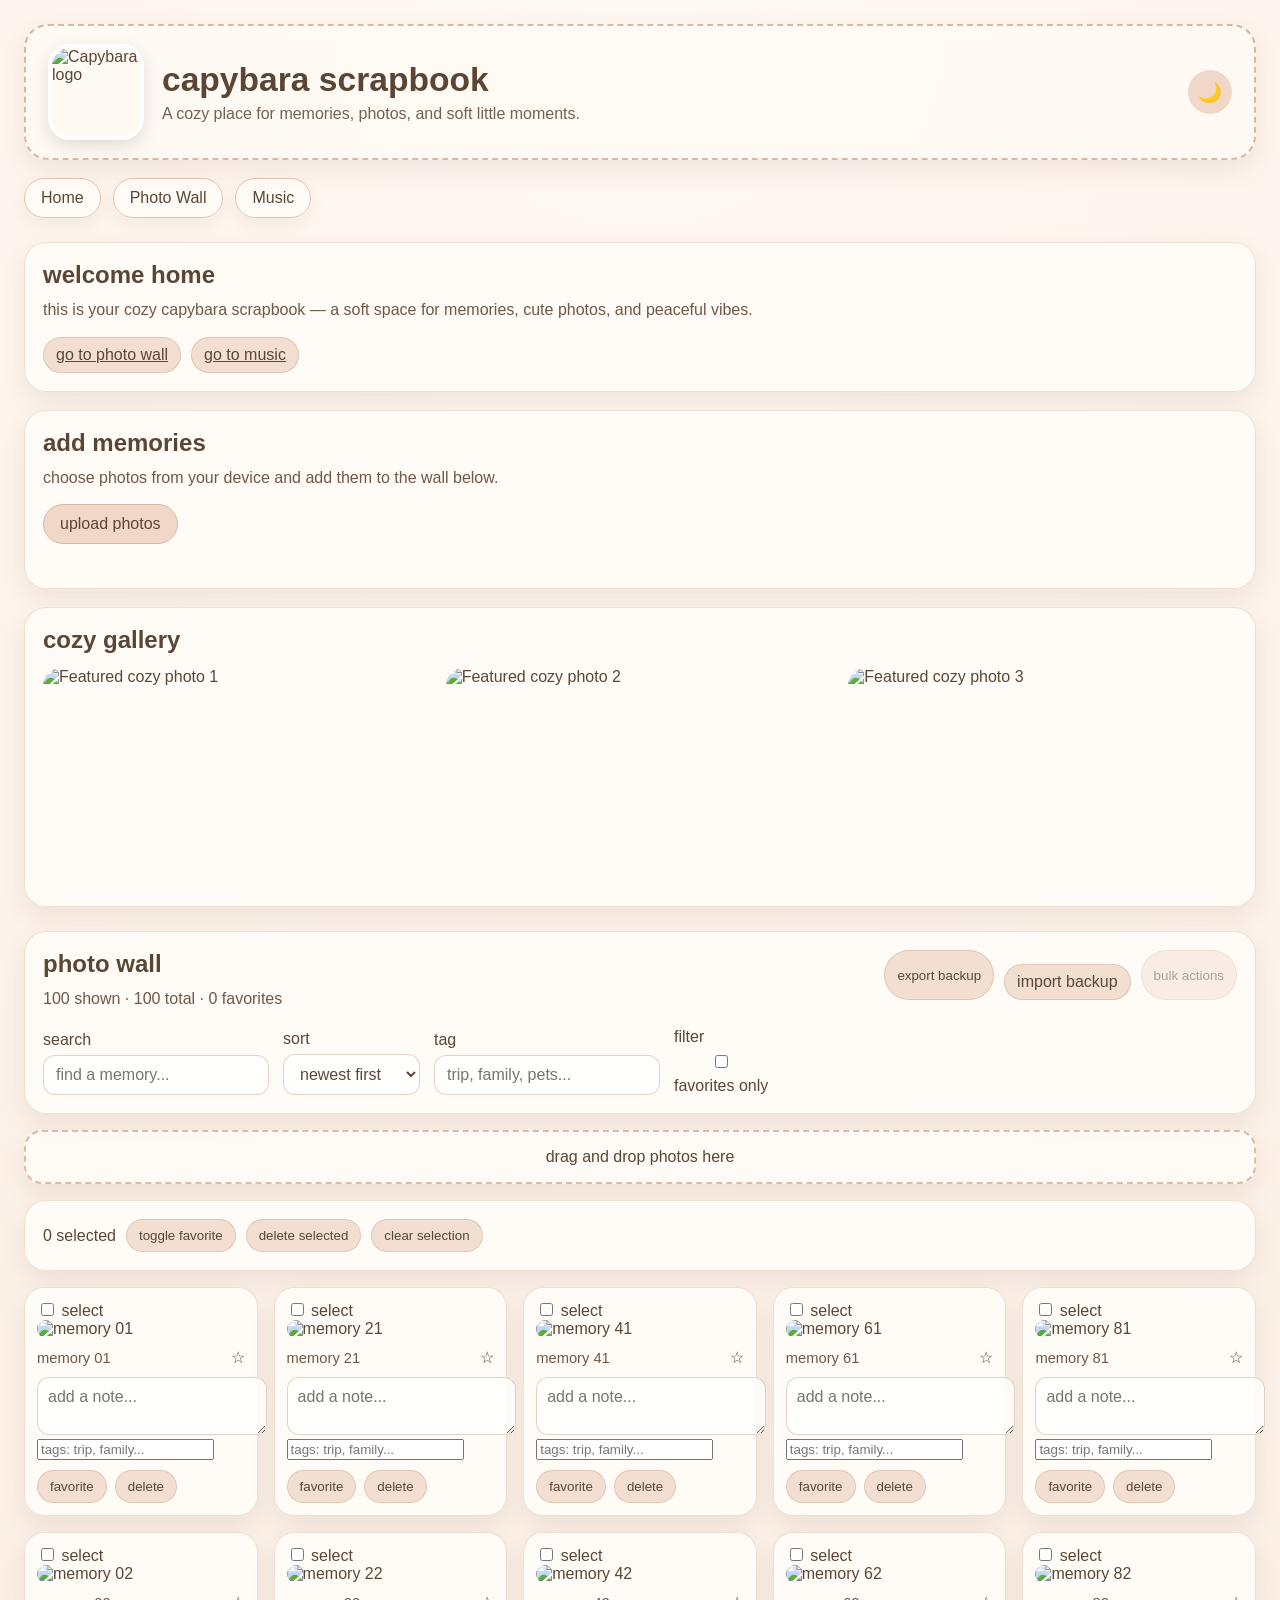
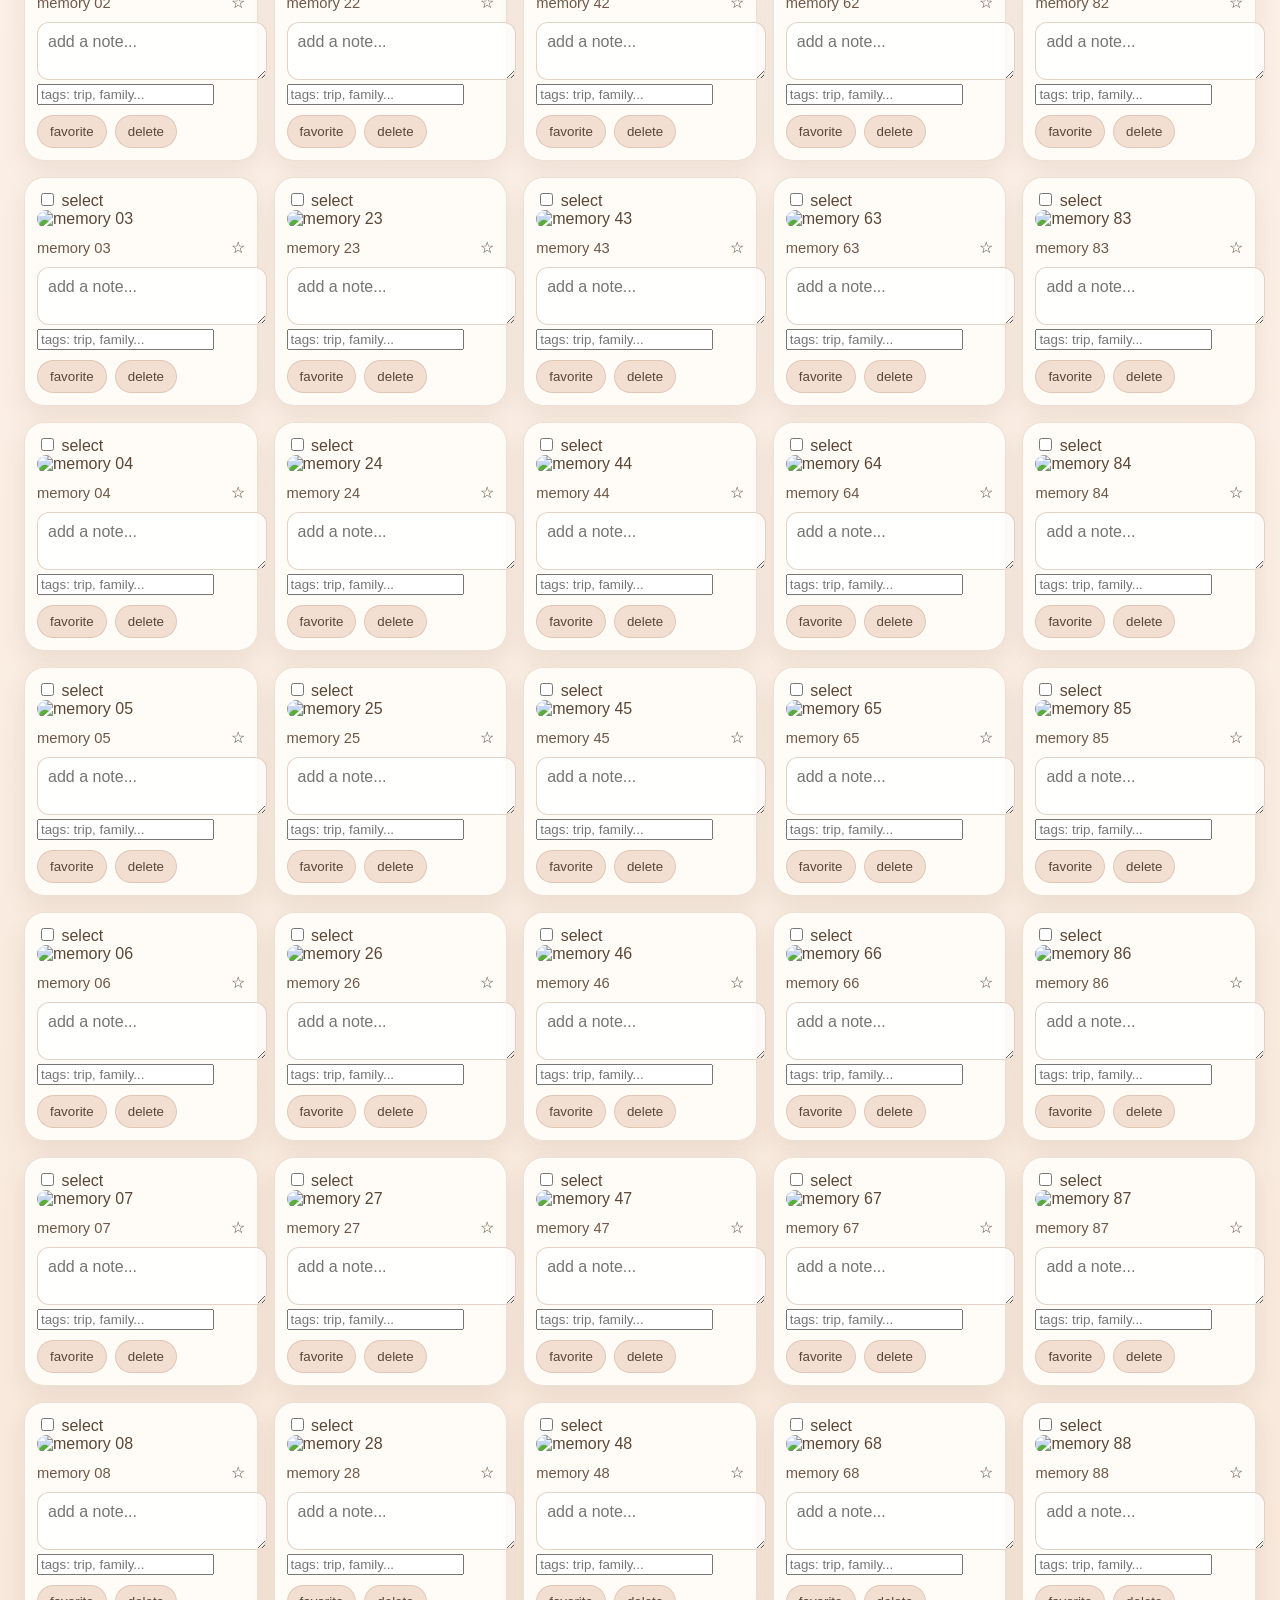
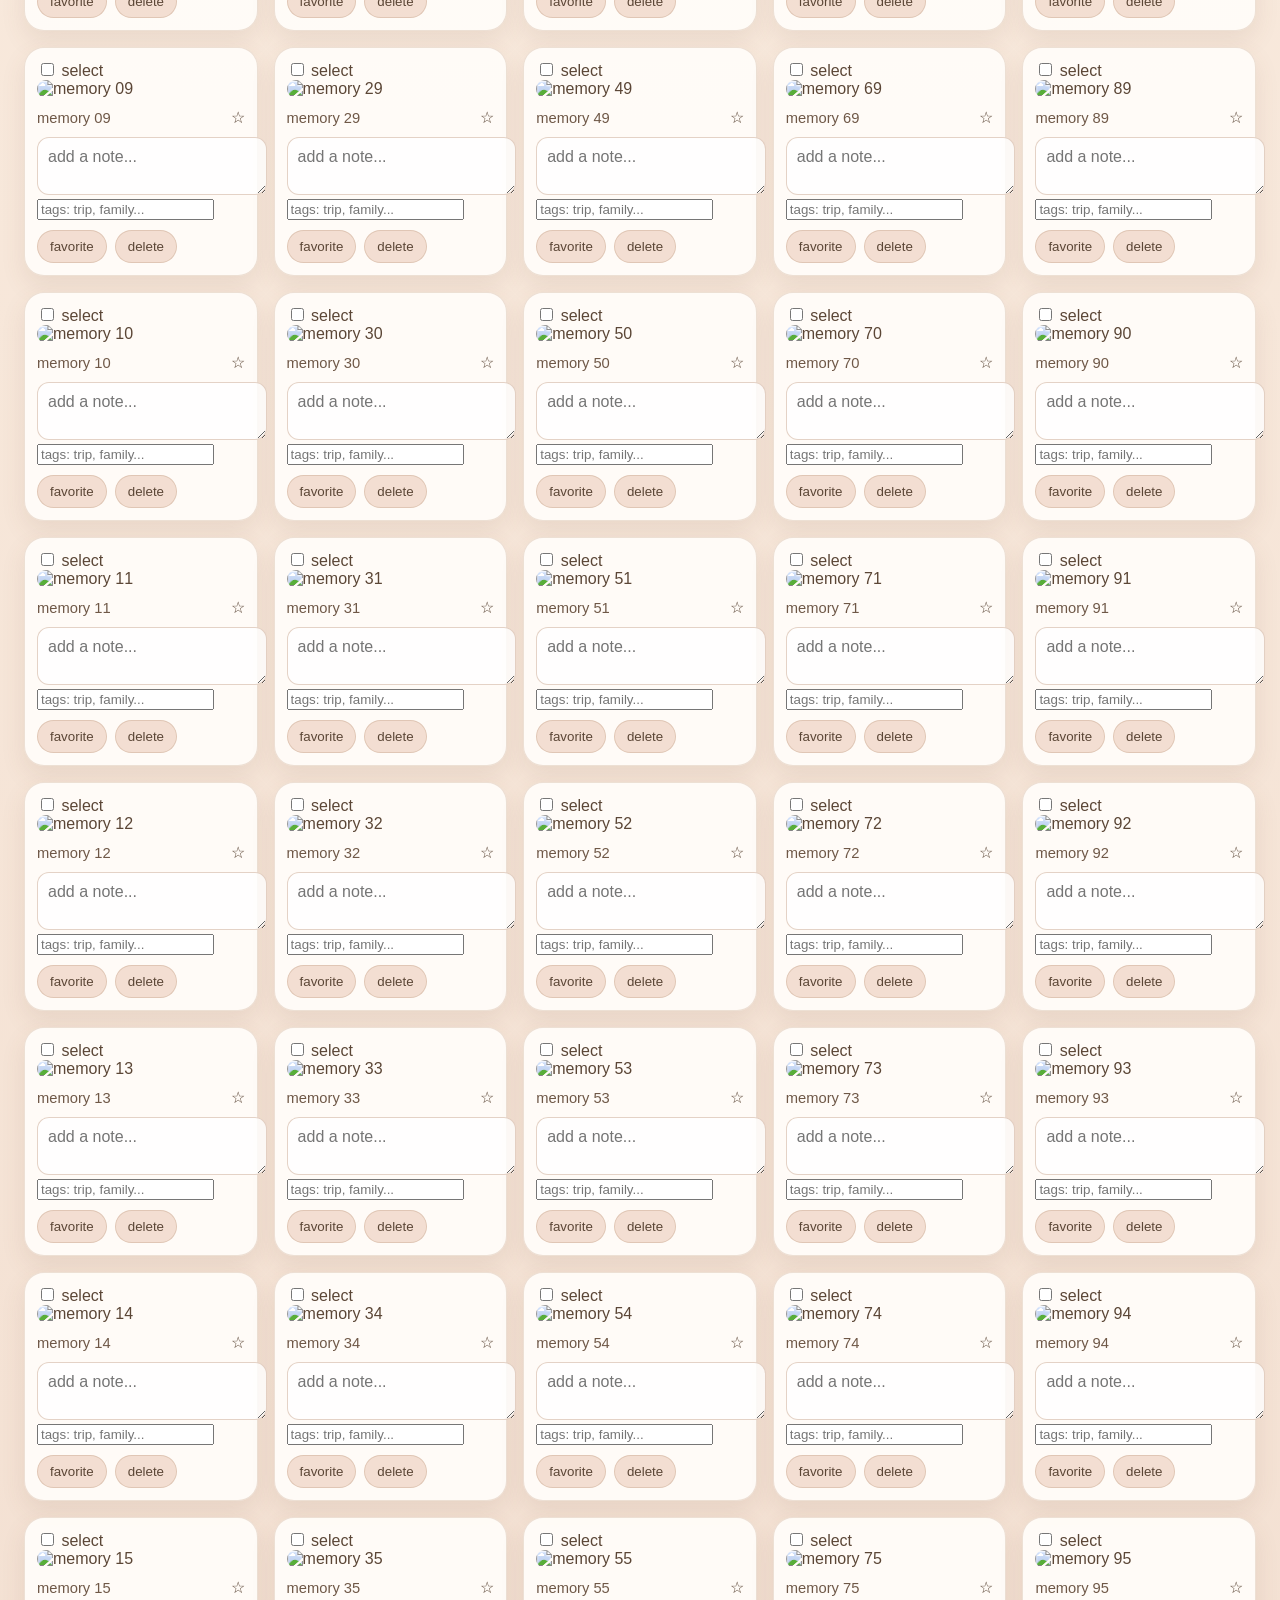
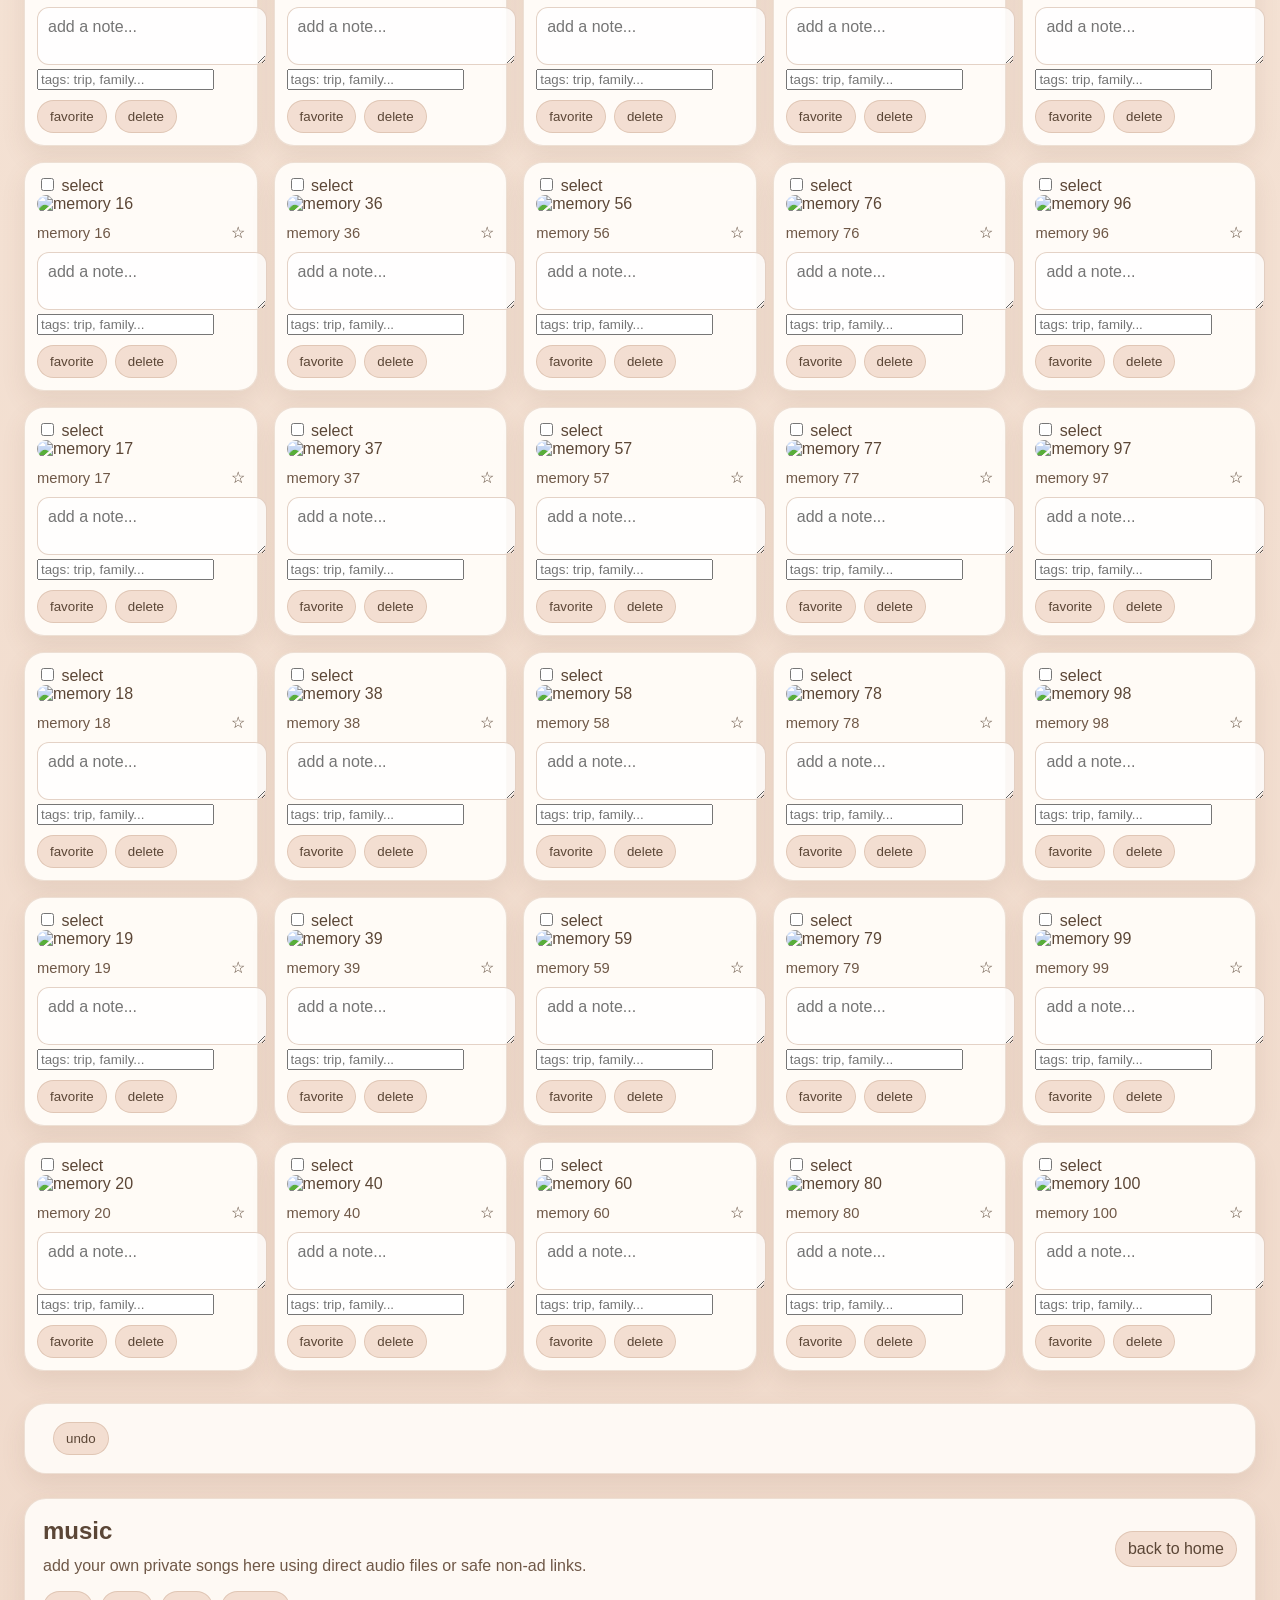
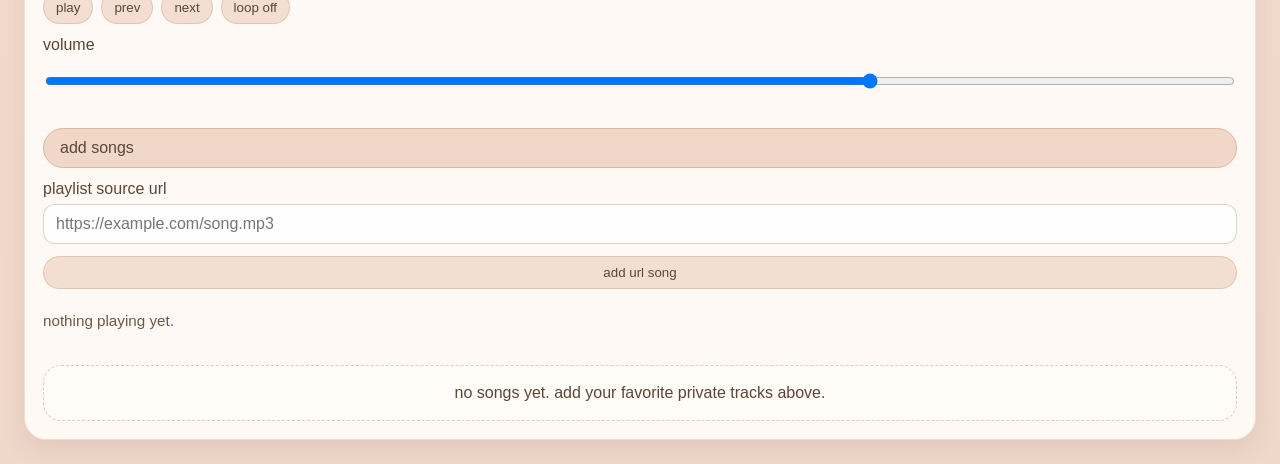
==== index.html @ 25376afe "Add files via upload" ====
<!DOCTYPE html>
<html>
  <head>
    <title>Capybara Scrapbook</title>
    <link rel="stylesheet" href="styles.css" />
    <link rel="manifest" href="manifest.json" />
  </head>
  <body>
    <div class="page">
      <header class="hero">
        <img
          class="logo"
          src="https://uploads.onecompiler.io/44xe7d6x4/1786006581039/fe905bc6-3de3-4e18-a6b0-848beea7dc13.jpg"
          alt="Capybara logo"
        />
        <div class="hero-text">
          <h1>Capybara Scrapbook</h1>
          <p>A cozy place for memories, photos, and soft little moments.</p>
        </div>

        <button id="themeToggle" class="theme-toggle" type="button" aria-label="toggle theme">🌙</button>
      </header>

      <nav class="tabs" aria-label="page sections">
        <a href="#home">Home</a>
        <a href="#gallery">Photo Wall</a>
        <a href="#music">Music</a>
      </nav>

      <main>
        <section id="home" class="home-section">
          <div class="section-card intro-card">
            <h2>welcome home</h2>
            <p>
              this is your cozy capybara scrapbook — a soft space for memories, cute photos, and peaceful vibes.
            </p>
            <div class="home-actions">
              <a class="photo-action" href="#gallery">go to photo wall</a>
              <a class="photo-action" href="#music">go to music</a>
            </div>
          </div>

          <div class="section-card upload-card">
            <h2>add memories</h2>
            <p>choose photos from your device and add them to the wall below.</p>
            <label class="upload-btn">
              upload photos
              <input id="photoUpload" type="file" accept="image/*" multiple />
            </label>
            <p id="uploadStatus" class="upload-status" aria-live="polite"></p>
          </div>

          <div class="section-card cozy-gallery">
            <h2>cozy gallery</h2>
            <div class="featured-grid">
              <img loading="lazy" src="https://images.unsplash.com/photo-1521191266379-7d1ccff0f8a8?auto=format&fit=crop&w=800&q=80" alt="Featured cozy photo 1" />
              <img loading="lazy" src="https://images.unsplash.com/photo-1500530855697-b586d89ba3ee?auto=format&fit=crop&w=800&q=80" alt="Featured cozy photo 2" />
              <img loading="lazy" src="https://images.unsplash.com/photo-1519681393784-d120267933ba?auto=format&fit=crop&w=800&q=80" alt="Featured cozy photo 3" />
            </div>
          </div>
        </section>

        <section id="gallery" class="gallery-section">
          <div class="section-header">
            <div class="section-header-top">
              <div>
                <h2>photo wall</h2>
                <p id="photoCounter">testing with 100 photos for now</p>
              </div>
              <div class="header-actions">
                <button id="exportBtn" class="photo-action" type="button">export backup</button>
                <label class="photo-action import-btn" tabindex="0">
                  import backup
                  <input id="importInput" type="file" accept="application/json" />
                </label>
                <button id="bulkActionBtn" class="photo-action" type="button" disabled>bulk actions</button>
              </div>
            </div>

            <div class="gallery-controls" aria-label="photo controls">
              <label class="control-group">
                <span>search</span>
                <input id="searchInput" type="search" placeholder="find a memory..." />
              </label>

              <label class="control-group">
                <span>sort</span>
                <select id="sortSelect">
                  <option value="newest">newest first</option>
                  <option value="oldest">oldest first</option>
                  <option value="favorites">favorites first</option>
                </select>
              </label>

              <label class="control-group">
                <span>tag</span>
                <input id="tagInput" type="text" placeholder="trip, family, pets..." />
              </label>

              <label class="control-group checkbox-group">
                <span>filter</span>
                <input id="favoritesOnly" type="checkbox" />
                <span>favorites only</span>
              </label>
            </div>
          </div>

          <div id="dropZone" class="drop-zone" tabindex="0" aria-label="drag and drop upload area">
            drag and drop photos here
          </div>

          <div id="bulkBar" class="bulk-bar" hidden>
            <span id="bulkCount">0 selected</span>
            <button id="bulkFavoriteBtn" class="photo-action" type="button">toggle favorite</button>
            <button id="bulkDeleteBtn" class="photo-action" type="button">delete selected</button>
            <button id="bulkClearBtn" class="photo-action" type="button">clear selection</button>
          </div>

          <div id="photoWall" class="photo-wall" aria-live="polite"></div>
          <div id="undoBar" class="undo-bar" hidden>
            <span id="undoText"></span>
            <button id="undoBtn" class="photo-action" type="button">undo</button>
          </div>
        </section>

        <section id="music" class="music-section">
          <div class="section-card music-card">
            <div class="music-header">
              <div>
                <h2>music</h2>
                <p>add your own private songs here using direct audio files or safe non-ad links.</p>
              </div>
              <a class="photo-action music-jump-btn" href="#home">back to home</a>
            </div>

            <div class="music-player">
              <audio id="audioPlayer" preload="none"></audio>

              <div class="music-controls">
                <button id="playPauseBtn" class="photo-action" type="button">play</button>
                <button id="prevTrackBtn" class="photo-action" type="button">prev</button>
                <button id="nextTrackBtn" class="photo-action" type="button">next</button>
                <button id="loopBtn" class="photo-action" type="button">loop off</button>
              </div>

              <label class="control-group">
                <span>volume</span>
                <input id="volumeSlider" type="range" min="0" max="1" step="0.01" value="0.7" />
              </label>

              <label class="upload-btn">
                add songs
                <input id="musicUpload" type="file" accept="audio/*" multiple />
              </label>

              <label class="control-group">
                <span>playlist source url</span>
                <input id="musicUrlInput" type="url" placeholder="https://example.com/song.mp3" />
              </label>
              <button id="addUrlBtn" class="photo-action" type="button">add url song</button>

              <p id="nowPlaying" class="upload-status" aria-live="polite">nothing playing yet.</p>
            </div>

            <div id="playlist" class="playlist"></div>
          </div>
        </section>
      </main>
    </div>

    <dialog id="lightbox" class="lightbox">
      <div class="lightbox-nav">
        <button id="prevLightboxBtn" class="photo-action" type="button">prev</button>
        <button id="nextLightboxBtn" class="photo-action" type="button">next</button>
      </div>
      <button id="closeLightbox" class="lightbox-close" type="button" aria-label="close image">×</button>
      <img id="lightboxImage" alt="" />
      <p id="lightboxCaption"></p>
    </dialog>

    <script src="script.js"></script>
  </body>
</html>
---- styles.css ----
body {
  margin: 0;
  font-family: "Trebuchet MS", Arial, sans-serif;
  background: radial-gradient(circle at top, #fff8f2 0%, #f8e9dc 45%, #efd8c9 100%);
  color: #5b4636;
  transition: background 0.3s ease, color 0.3s ease;
}

body.dark {
  background: radial-gradient(circle at top, #2c2220 0%, #1f1716 45%, #140f0f 100%);
  color: #eadfd8;
}

.page {
  max-width: 1300px;
  margin: 0 auto;
  padding: 24px;
}

.hero,
.section-card,
.section-header,
.photo-card,
.drop-zone,
.bulk-bar,
.undo-bar {
  transition: transform 0.2s ease, background 0.3s ease, border-color 0.3s ease;
}

.hero,
.section-card,
.section-header,
.photo-card,
.drop-zone,
.bulk-bar,
.undo-bar {
  box-shadow: 0 10px 24px rgba(120, 80, 60, 0.1);
}

.hero {
  display: flex;
  align-items: center;
  gap: 18px;
  background: rgba(255, 250, 245, 0.8);
  border: 2px dashed #d9b8a5;
  border-radius: 24px;
  padding: 18px 22px;
  backdrop-filter: blur(6px);
}

.hero:hover,
.section-card:hover,
.section-header:hover,
.photo-card:hover,
.drop-zone:hover,
.bulk-bar:hover,
.undo-bar:hover,
.music-card:hover {
  transform: translateY(-2px);
}

body.dark .hero,
body.dark .section-card,
body.dark .section-header,
body.dark .tabs a,
body.dark .drop-zone,
body.dark .bulk-bar,
body.dark .undo-bar,
body.dark .music-card {
  background: rgba(35, 28, 28, 0.9);
  border-color: rgba(220, 185, 165, 0.2);
  color: #eadfd8;
}

.logo {
  width: 88px;
  height: 88px;
  object-fit: cover;
  border-radius: 22px;
  border: 4px solid #fff;
  box-shadow: 0 6px 18px rgba(0, 0, 0, 0.12);
}

.hero-text {
  flex: 1;
}

.hero h1,
.section-card h2,
.section-header h2 {
  margin: 0;
  text-transform: lowercase;
}

.hero h1 {
  font-size: 2.1rem;
}

.hero p {
  margin: 6px 0 0;
  font-size: 1rem;
  opacity: 0.85;
}

.theme-toggle,
.photo-action {
  border: 0;
  cursor: pointer;
  font-family: inherit;
}

.theme-toggle {
  background: #f1d7c8;
  color: #5b4636;
  width: 44px;
  height: 44px;
  border-radius: 999px;
  font-size: 1.2rem;
  display: grid;
  place-items: center;
}

.theme-toggle:focus-visible,
.tabs a:focus-visible,
.upload-btn:focus-within,
.photo-action:focus-visible,
.lightbox-close:focus-visible,
.drop-zone:focus-visible,
#searchInput:focus-visible,
#sortSelect:focus-visible,
#tagInput:focus-visible,
.import-btn:focus-visible,
#musicUrlInput:focus-visible,
#volumeSlider:focus-visible,
#musicUpload:focus-within {
  outline: 3px solid #b67f63;
  outline-offset: 3px;
}

body.dark .theme-toggle {
  background: #4b3936;
  color: #f7ebe4;
}

.tabs {
  display: flex;
  gap: 12px;
  margin: 18px 0 0;
  flex-wrap: wrap;
}

.tabs a {
  text-decoration: none;
  color: #5b4636;
  background: rgba(255, 252, 248, 0.9);
  border: 1px solid #e2c6b4;
  padding: 10px 16px;
  border-radius: 999px;
  box-shadow: 0 6px 16px rgba(120, 80, 60, 0.08);
}

.tabs a:hover,
.upload-btn:hover,
.theme-toggle:hover,
.photo-action:hover,
.drop-zone:hover,
.lightbox-close:hover,
.import-btn:hover,
.music-jump-btn:hover {
  transform: translateY(-1px);
  box-shadow: 0 8px 20px rgba(120, 80, 60, 0.12);
}

.home-section,
.gallery-section,
.music-section {
  margin-top: 24px;
}

.section-card,
.section-header,
.bulk-bar,
.undo-bar {
  background: rgba(255, 252, 248, 0.92);
  border-radius: 22px;
  padding: 18px;
  border: 1px solid rgba(210, 180, 160, 0.4);
}

.home-actions {
  display: flex;
  gap: 10px;
  flex-wrap: wrap;
  margin-top: 14px;
}

.section-header-top {
  display: flex;
  justify-content: space-between;
  gap: 16px;
  align-items: flex-start;
  flex-wrap: wrap;
}

.header-actions {
  display: flex;
  gap: 10px;
  flex-wrap: wrap;
}

.intro-card p,
.section-header p,
.upload-card p,
.music-card p {
  margin: 8px 0 0;
  line-height: 1.6;
  color: #6f5847;
}

.upload-status {
  min-height: 1.2em;
  margin-top: 10px;
  font-size: 0.95rem;
}

body.dark .intro-card p,
body.dark .section-header p,
body.dark .upload-card p,
body.dark .hero p,
body.dark .photo-card p,
body.dark .upload-status,
body.dark .control-group span,
body.dark .drop-zone,
body.dark .photo-counter,
body.dark .bulk-bar,
body.dark .undo-bar,
body.dark .music-card p,
body.dark .playlist-item {
  color: #d8c8bf;
}

.upload-card {
  margin-top: 18px;
}

.upload-btn,
.import-btn {
  display: inline-flex;
  align-items: center;
  gap: 8px;
  margin-top: 14px;
  background: #f1d7c8;
  color: #5b4636;
  padding: 10px 16px;
  border-radius: 999px;
  cursor: pointer;
  border: 1px solid #d9b8a5;
}

.upload-btn input,
.import-btn input {
  display: none;
}

.cozy-gallery {
  margin-top: 18px;
}

.featured-grid {
  display: grid;
  grid-template-columns: repeat(3, 1fr);
  gap: 14px;
  margin-top: 14px;
}

.featured-grid img {
  width: 100%;
  height: 220px;
  object-fit: cover;
  border-radius: 18px;
}

.gallery-controls {
  display: flex;
  gap: 14px;
  flex-wrap: wrap;
  margin-top: 16px;
  align-items: end;
}

.control-group {
  display: grid;
  gap: 6px;
}

.control-group input,
.control-group select {
  border: 1px solid rgba(210, 180, 160, 0.6);
  border-radius: 12px;
  padding: 10px 12px;
  font: inherit;
  background: rgba(255, 255, 255, 0.85);
  color: inherit;
}

.drop-zone {
  margin-top: 16px;
  border: 2px dashed rgba(182, 127, 99, 0.5);
  border-radius: 18px;
  padding: 16px;
  text-align: center;
  background: rgba(255, 252, 248, 0.75);
}

.drop-zone.dragover {
  background: rgba(241, 215, 200, 0.9);
}

.bulk-bar,
.undo-bar {
  margin-top: 16px;
  display: flex;
  align-items: center;
  gap: 10px;
  flex-wrap: wrap;
}

.photo-wall {
  column-count: 5;
  column-gap: 16px;
  margin-top: 16px;
}

.photo-card {
  break-inside: avoid;
  background: rgba(255, 252, 248, 0.96);
  border-radius: 20px;
  padding: 12px;
  margin: 0 0 16px;
  border: 1px solid rgba(210, 180, 160, 0.4);
}

.photo-card.selected {
  border-color: #b67f63;
  box-shadow: 0 0 0 2px rgba(182, 127, 99, 0.15);
}

body.dark .photo-card {
  background: rgba(35, 28, 28, 0.96);
  border-color: rgba(220, 185, 165, 0.2);
}

.photo-card img {
  width: 100%;
  display: block;
  border-radius: 14px;
  cursor: pointer;
}

.photo-meta {
  display: flex;
  justify-content: space-between;
  align-items: center;
  gap: 10px;
  margin-top: 10px;
}

.photo-card p {
  margin: 0;
  font-size: 0.92rem;
  color: #6f5847;
}

.caption-display {
  outline: none;
  min-width: 0;
  flex: 1;
}

.photo-note {
  width: 100%;
  margin-top: 10px;
  border: 1px solid rgba(210, 180, 160, 0.6);
  border-radius: 12px;
  padding: 10px;
  font: inherit;
  resize: vertical;
  background: rgba(255, 255, 255, 0.8);
  color: inherit;
}

body.dark .photo-note,
body.dark .control-group input,
body.dark .control-group select,
body.dark #musicUrlInput,
body.dark #volumeSlider {
  background: rgba(255, 255, 255, 0.05);
  border-color: rgba(220, 185, 165, 0.2);
}

.photo-tags {
  display: flex;
  flex-wrap: wrap;
  gap: 6px;
  margin-top: 10px;
}

.tag-pill {
  border-radius: 999px;
  padding: 4px 8px;
  font-size: 0.8rem;
  background: rgba(241, 215, 200, 0.85);
}

.photo-actions {
  display: flex;
  gap: 8px;
  margin-top: 10px;
  flex-wrap: wrap;
}

.photo-action {
  border: 1px solid rgba(210, 180, 160, 0.6);
  background: rgba(241, 215, 200, 0.8);
  color: #5b4636;
  border-radius: 999px;
  padding: 8px 12px;
}

.music-jump-btn {
  display: inline-flex;
  margin-top: 14px;
  text-decoration: none;
}

.photo-action.favorited {
  background: #ffd8e6;
}

.photo-action:disabled {
  opacity: 0.5;
  cursor: not-allowed;
}

.loading {
  opacity: 0.7;
  pointer-events: none;
}

.empty-state {
  margin-top: 16px;
  padding: 18px;
  border-radius: 18px;
  text-align: center;
  background: rgba(255, 252, 248, 0.8);
  border: 1px dashed rgba(182, 127, 99, 0.4);
}

.lightbox {
  border: 0;
  border-radius: 18px;
  padding: 16px;
  max-width: min(92vw, 900px);
  background: rgba(255, 252, 248, 0.98);
  color: inherit;
  box-shadow: 0 20px 60px rgba(0, 0, 0, 0.25);
}

.lightbox::backdrop {
  background: rgba(0, 0, 0, 0.6);
}

.lightbox img {
  max-width: 100%;
  max-height: 70vh;
  display: block;
  border-radius: 14px;
}

.lightbox-nav {
  display: flex;
  justify-content: center;
  gap: 10px;
  margin-bottom: 12px;
}

.lightbox-close {
  margin-left: auto;
  display: block;
  border: 0;
  background: transparent;
  font-size: 2rem;
  cursor: pointer;
  color: inherit;
}

.music-card {
  margin-top: 18px;
}

.music-header {
  display: flex;
  justify-content: space-between;
  align-items: flex-start;
  gap: 16px;
  flex-wrap: wrap;
}

.music-player {
  display: grid;
  gap: 12px;
  margin-top: 12px;
}

.music-controls {
  display: flex;
  gap: 8px;
  flex-wrap: wrap;
}

.playlist {
  display: grid;
  gap: 10px;
  margin-top: 16px;
}

.playlist-item {
  display: flex;
  justify-content: space-between;
  gap: 10px;
  align-items: center;
  padding: 12px;
  border-radius: 14px;
  background: rgba(255, 252, 248, 0.75);
  border: 1px solid rgba(210, 180, 160, 0.35);
}

.playlist-item.active {
  border-color: #b67f63;
}

@media (max-width: 1100px) {
  .photo-wall {
    column-count: 4;
  }
}

@media (max-width: 900px) {
  .featured-grid {
    grid-template-columns: 1fr;
  }

  .photo-wall {
    column-count: 2;
  }
}

@media (max-width: 600px) {
  .hero {
    flex-direction: column;
    text-align: center;
  }

  .photo-wall {
    column-count: 1;
  }
}
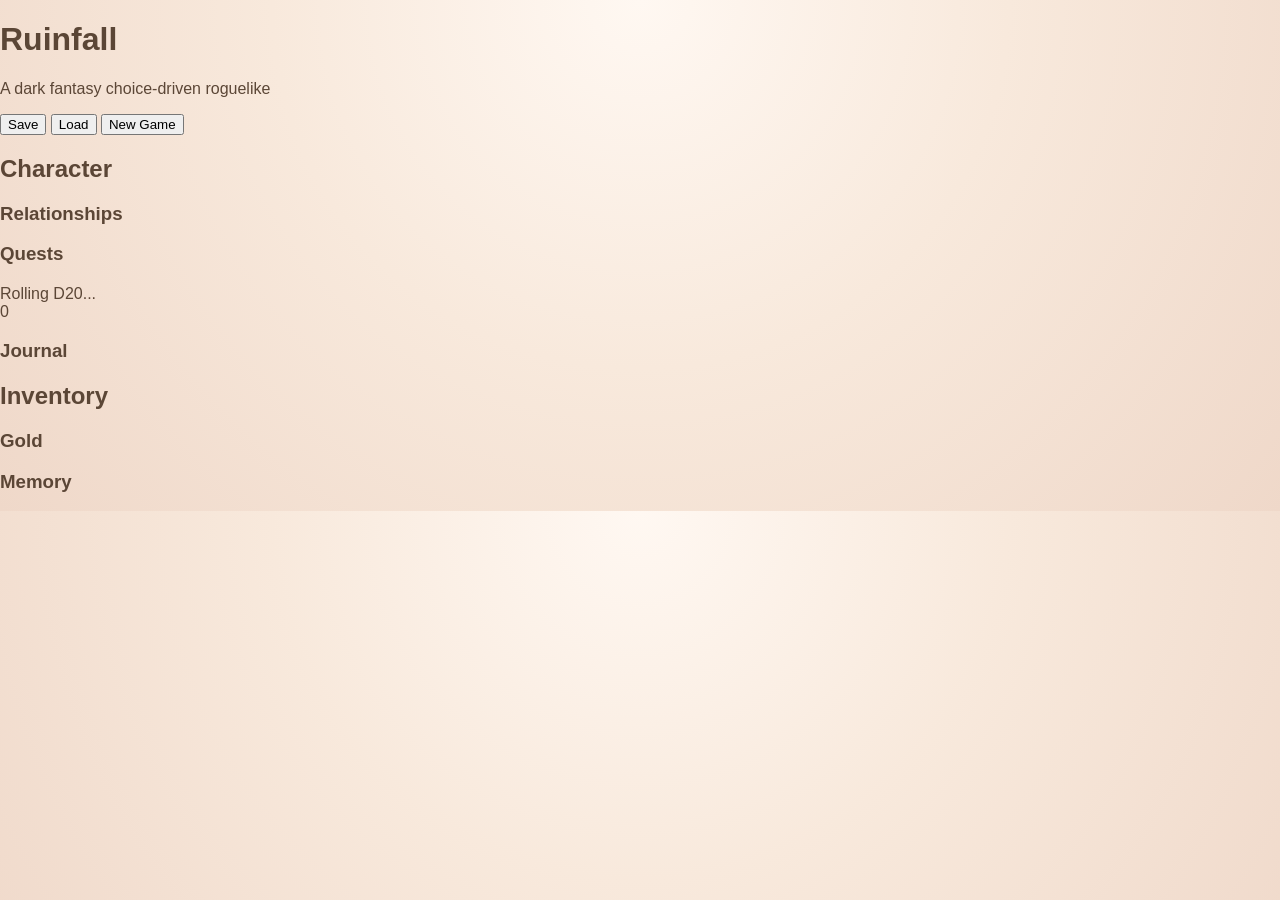
==== commit 4ca53646: "Refactor index.html for Ruinfall Roguelike RPG" ====
--- a/index.html
+++ b/index.html
@@ -1,183 +1,72 @@
 <!DOCTYPE html>
-<html>
+<html lang="en">
   <head>
-    <title>Capybara Scrapbook</title>
+    <meta charset="UTF-8" />
+    <meta name="viewport" content="width=device-width, initial-scale=1.0" />
+    <title>Ruinfall Roguelike RPG</title>
     <link rel="stylesheet" href="styles.css" />
-    <link rel="manifest" href="manifest.json" />
   </head>
   <body>
-    <div class="page">
-      <header class="hero">
-        <img
-          class="logo"
-          src="https://uploads.onecompiler.io/44xe7d6x4/1786006581039/fe905bc6-3de3-4e18-a6b0-848beea7dc13.jpg"
-          alt="Capybara logo"
-        />
-        <div class="hero-text">
-          <h1>Capybara Scrapbook</h1>
-          <p>A cozy place for memories, photos, and soft little moments.</p>
+    <div class="background"></div>
+    <div class="app">
+      <header class="topbar">
+        <div>
+          <h1>Ruinfall</h1>
+          <p class="subtitle">A dark fantasy choice-driven roguelike</p>
         </div>
-
-        <button id="themeToggle" class="theme-toggle" type="button" aria-label="toggle theme">🌙</button>
+        <div class="save-actions">
+          <button id="saveBtn">Save</button>
+          <button id="loadBtn">Load</button>
+          <button id="newGameBtn">New Game</button>
+        </div>
       </header>
 
-      <nav class="tabs" aria-label="page sections">
-        <a href="#home">Home</a>
-        <a href="#gallery">Photo Wall</a>
-        <a href="#music">Music</a>
-      </nav>
+      <main class="layout">
+        <aside class="panel stats-panel">
+          <h2>Character</h2>
+          <div id="status"></div>
 
-      <main>
-        <section id="home" class="home-section">
-          <div class="section-card intro-card">
-            <h2>welcome home</h2>
-            <p>
-              this is your cozy capybara scrapbook — a soft space for memories, cute photos, and peaceful vibes.
-            </p>
-            <div class="home-actions">
-              <a class="photo-action" href="#gallery">go to photo wall</a>
-              <a class="photo-action" href="#music">go to music</a>
-            </div>
+          <h3>Relationships</h3>
+          <div id="relationships"></div>
+
+          <h3>Quests</h3>
+          <div id="quests"></div>
+        </aside>
+
+        <section class="panel story-panel">
+          <div class="story-meta">
+            <span id="location"></span>
+            <span id="flags"></span>
           </div>
 
-          <div class="section-card upload-card">
-            <h2>add memories</h2>
-            <p>choose photos from your device and add them to the wall below.</p>
-            <label class="upload-btn">
-              upload photos
-              <input id="photoUpload" type="file" accept="image/*" multiple />
-            </label>
-            <p id="uploadStatus" class="upload-status" aria-live="polite"></p>
+          <h2 id="eventTitle"></h2>
+          <div id="diceBox" class="dice-box hidden">
+            <div class="dice-label">Rolling D20...</div>
+            <div id="diceResult" class="dice-result">0</div>
           </div>
+          <p id="description" class="story-text"></p>
 
-          <div class="section-card cozy-gallery">
-            <h2>cozy gallery</h2>
-            <div class="featured-grid">
-              <img loading="lazy" src="https://images.unsplash.com/photo-1521191266379-7d1ccff0f8a8?auto=format&fit=crop&w=800&q=80" alt="Featured cozy photo 1" />
-              <img loading="lazy" src="https://images.unsplash.com/photo-1500530855697-b586d89ba3ee?auto=format&fit=crop&w=800&q=80" alt="Featured cozy photo 2" />
-              <img loading="lazy" src="https://images.unsplash.com/photo-1519681393784-d120267933ba?auto=format&fit=crop&w=800&q=80" alt="Featured cozy photo 3" />
-            </div>
+          <div id="choices" class="choices"></div>
+
+          <div class="log-wrap">
+            <h3>Journal</h3>
+            <div id="log" class="log"></div>
           </div>
         </section>
 
-        <section id="gallery" class="gallery-section">
-          <div class="section-header">
-            <div class="section-header-top">
-              <div>
-                <h2>photo wall</h2>
-                <p id="photoCounter">testing with 100 photos for now</p>
-              </div>
-              <div class="header-actions">
-                <button id="exportBtn" class="photo-action" type="button">export backup</button>
-                <label class="photo-action import-btn" tabindex="0">
-                  import backup
-                  <input id="importInput" type="file" accept="application/json" />
-                </label>
-                <button id="bulkActionBtn" class="photo-action" type="button" disabled>bulk actions</button>
-              </div>
-            </div>
+        <aside class="panel inventory-panel">
+          <h2>Inventory</h2>
+          <div id="inventory"></div>
 
-            <div class="gallery-controls" aria-label="photo controls">
-              <label class="control-group">
-                <span>search</span>
-                <input id="searchInput" type="search" placeholder="find a memory..." />
-              </label>
+          <h3>Gold</h3>
+          <div id="gold"></div>
 
-              <label class="control-group">
-                <span>sort</span>
-                <select id="sortSelect">
-                  <option value="newest">newest first</option>
-                  <option value="oldest">oldest first</option>
-                  <option value="favorites">favorites first</option>
-                </select>
-              </label>
-
-              <label class="control-group">
-                <span>tag</span>
-                <input id="tagInput" type="text" placeholder="trip, family, pets..." />
-              </label>
-
-              <label class="control-group checkbox-group">
-                <span>filter</span>
-                <input id="favoritesOnly" type="checkbox" />
-                <span>favorites only</span>
-              </label>
-            </div>
-          </div>
-
-          <div id="dropZone" class="drop-zone" tabindex="0" aria-label="drag and drop upload area">
-            drag and drop photos here
-          </div>
-
-          <div id="bulkBar" class="bulk-bar" hidden>
-            <span id="bulkCount">0 selected</span>
-            <button id="bulkFavoriteBtn" class="photo-action" type="button">toggle favorite</button>
-            <button id="bulkDeleteBtn" class="photo-action" type="button">delete selected</button>
-            <button id="bulkClearBtn" class="photo-action" type="button">clear selection</button>
-          </div>
-
-          <div id="photoWall" class="photo-wall" aria-live="polite"></div>
-          <div id="undoBar" class="undo-bar" hidden>
-            <span id="undoText"></span>
-            <button id="undoBtn" class="photo-action" type="button">undo</button>
-          </div>
-        </section>
-
-        <section id="music" class="music-section">
-          <div class="section-card music-card">
-            <div class="music-header">
-              <div>
-                <h2>music</h2>
-                <p>add your own private songs here using direct audio files or safe non-ad links.</p>
-              </div>
-              <a class="photo-action music-jump-btn" href="#home">back to home</a>
-            </div>
-
-            <div class="music-player">
-              <audio id="audioPlayer" preload="none"></audio>
-
-              <div class="music-controls">
-                <button id="playPauseBtn" class="photo-action" type="button">play</button>
-                <button id="prevTrackBtn" class="photo-action" type="button">prev</button>
-                <button id="nextTrackBtn" class="photo-action" type="button">next</button>
-                <button id="loopBtn" class="photo-action" type="button">loop off</button>
-              </div>
-
-              <label class="control-group">
-                <span>volume</span>
-                <input id="volumeSlider" type="range" min="0" max="1" step="0.01" value="0.7" />
-              </label>
-
-              <label class="upload-btn">
-                add songs
-                <input id="musicUpload" type="file" accept="audio/*" multiple />
-              </label>
-
-              <label class="control-group">
-                <span>playlist source url</span>
-                <input id="musicUrlInput" type="url" placeholder="https://example.com/song.mp3" />
-              </label>
-              <button id="addUrlBtn" class="photo-action" type="button">add url song</button>
-
-              <p id="nowPlaying" class="upload-status" aria-live="polite">nothing playing yet.</p>
-            </div>
-
-            <div id="playlist" class="playlist"></div>
-          </div>
-        </section>
+          <h3>Memory</h3>
+          <div id="memory"></div>
+        </aside>
       </main>
     </div>
 
-    <dialog id="lightbox" class="lightbox">
-      <div class="lightbox-nav">
-        <button id="prevLightboxBtn" class="photo-action" type="button">prev</button>
-        <button id="nextLightboxBtn" class="photo-action" type="button">next</button>
-      </div>
-      <button id="closeLightbox" class="lightbox-close" type="button" aria-label="close image">×</button>
-      <img id="lightboxImage" alt="" />
-      <p id="lightboxCaption"></p>
-    </dialog>
-
     <script src="script.js"></script>
   </body>
-</html>+</html>
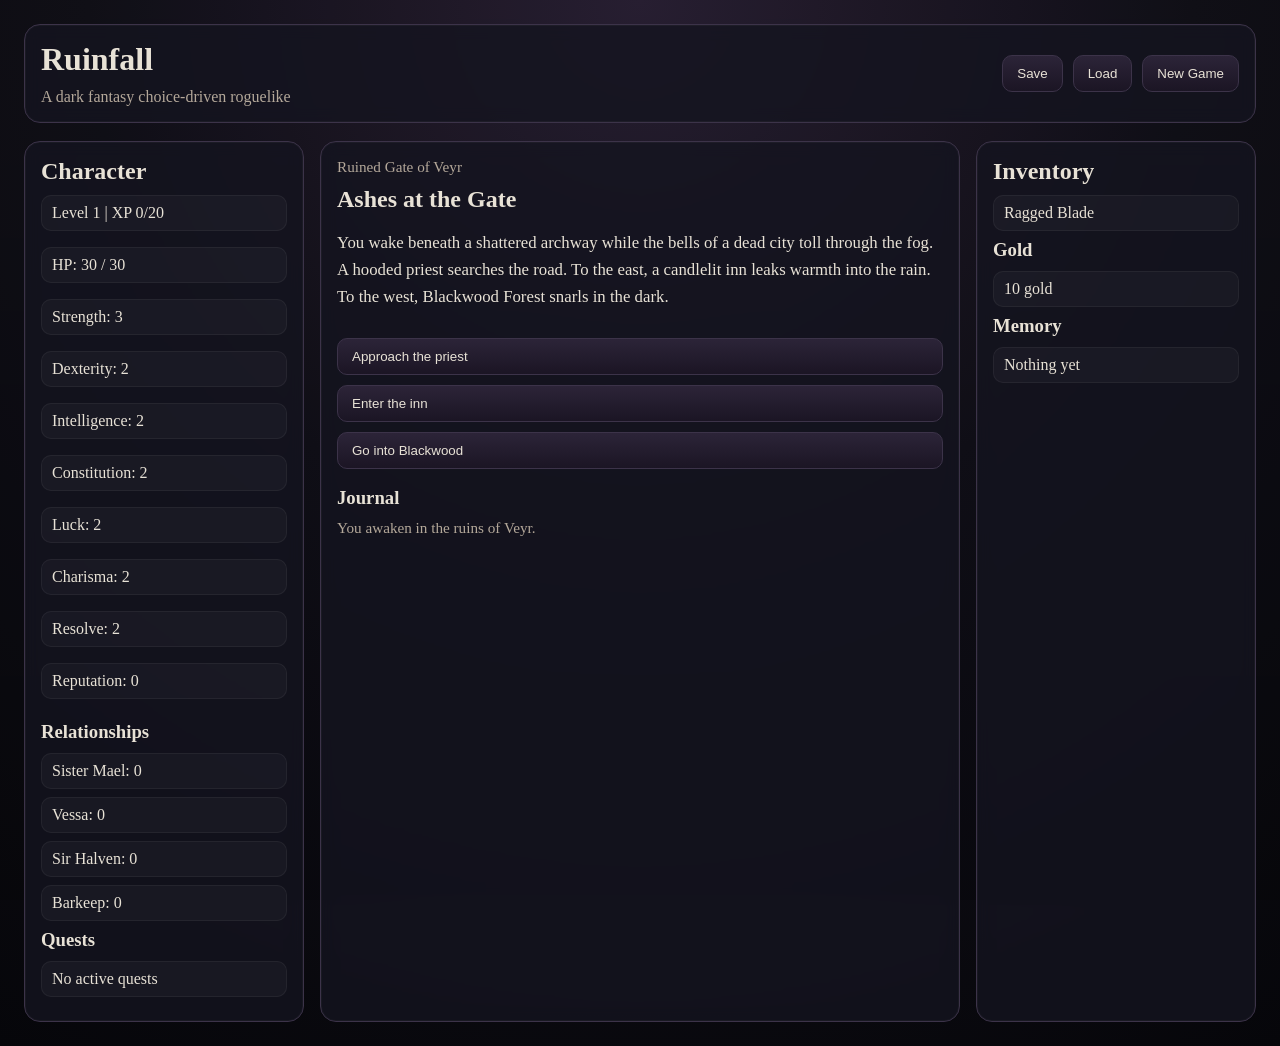
==== commit 80a67f3a: "Update index.html" ====
--- a/index.html
+++ b/index.html
@@ -1,6 +1,7 @@
 <!DOCTYPE html>
 <html lang="en">
   <head>
+    <meta charset="UTF-8" />
     <meta charset="UTF-8" />
     <meta name="viewport" content="width=device-width, initial-scale=1.0" />
     <title>Ruinfall Roguelike RPG</title>
@@ -8,16 +9,19 @@
   </head>
   <body>
     <div class="background"></div>
+    <div class="ambient ambient-1"></div>
+    <div class="ambient ambient-2"></div>
+
     <div class="app">
-      <header class="topbar">
-        <div>
+      <header class="topbar panel">
+        <div class="brand">
           <h1>Ruinfall</h1>
           <p class="subtitle">A dark fantasy choice-driven roguelike</p>
         </div>
         <div class="save-actions">
           <button id="saveBtn">Save</button>
           <button id="loadBtn">Load</button>
-          <button id="newGameBtn">New Game</button>
+          <button id="newGameBtn" class="primary">New Game</button>
         </div>
       </header>
 
--- a/styles.css
+++ b/styles.css
@@ -1,567 +1,146 @@
-body {
-  margin: 0;
-  font-family: "Trebuchet MS", Arial, sans-serif;
-  background: radial-gradient(circle at top, #fff8f2 0%, #f8e9dc 45%, #efd8c9 100%);
-  color: #5b4636;
-  transition: background 0.3s ease, color 0.3s ease;
+:root{
+  --bg:#0b0b10;
+  --panel:#141420cc;
+  --panel-border:#3c3349;
+  --text:#e8e2d6;
+  --muted:#b4a89a;
+  --accent:#c8a86b;
+  --danger:#d36b6b;
+  --success:#7ad08b;
 }
 
-body.dark {
-  background: radial-gradient(circle at top, #2c2220 0%, #1f1716 45%, #140f0f 100%);
-  color: #eadfd8;
+*{box-sizing:border-box}
+body{
+  margin:0;
+  min-height:100vh;
+  font-family:Georgia, "Times New Roman", serif;
+  color:var(--text);
+  background:
+    radial-gradient(circle at top, #2a2034 0%, #111018 45%, #06060a 100%);
 }
-
-.page {
-  max-width: 1300px;
-  margin: 0 auto;
-  padding: 24px;
+.background{
+  position:fixed;
+  inset:0;
+  background:
+    linear-gradient(rgba(0,0,0,.35), rgba(0,0,0,.65)),
+    url("https://images.unsplash.com/photo-1511818966892-d7d671e672a2?auto=format&fit=crop&w=1400&q=80") center/cover no-repeat;
+  opacity:.16;
+  pointer-events:none;
 }
-
-.hero,
-.section-card,
-.section-header,
-.photo-card,
-.drop-zone,
-.bulk-bar,
-.undo-bar {
-  transition: transform 0.2s ease, background 0.3s ease, border-color 0.3s ease;
+.app{
+  position:relative;
+  max-width:1400px;
+  margin:0 auto;
+  padding:24px;
 }
-
-.hero,
-.section-card,
-.section-header,
-.photo-card,
-.drop-zone,
-.bulk-bar,
-.undo-bar {
-  box-shadow: 0 10px 24px rgba(120, 80, 60, 0.1);
+.topbar{
+  display:flex;
+  justify-content:space-between;
+  align-items:center;
+  gap:16px;
+  margin-bottom:18px;
 }
-
-.hero {
-  display: flex;
-  align-items: center;
-  gap: 18px;
-  background: rgba(255, 250, 245, 0.8);
-  border: 2px dashed #d9b8a5;
-  border-radius: 24px;
-  padding: 18px 22px;
-  backdrop-filter: blur(6px);
+h1,h2,h3{margin:0 0 10px}
+.subtitle{margin:0;color:var(--muted)}
+.save-actions, .choices{
+  display:flex;
+  flex-wrap:wrap;
+  gap:10px;
 }
-
-.hero:hover,
-.section-card:hover,
-.section-header:hover,
-.photo-card:hover,
-.drop-zone:hover,
-.bulk-bar:hover,
-.undo-bar:hover,
-.music-card:hover {
-  transform: translateY(-2px);
+button{
+  background:linear-gradient(#2c2438, #1b1524);
+  color:var(--text);
+  border:1px solid var(--panel-border);
+  padding:10px 14px;
+  border-radius:10px;
+  cursor:pointer;
 }
-
-body.dark .hero,
-body.dark .section-card,
-body.dark .section-header,
-body.dark .tabs a,
-body.dark .drop-zone,
-body.dark .bulk-bar,
-body.dark .undo-bar,
-body.dark .music-card {
-  background: rgba(35, 28, 28, 0.9);
-  border-color: rgba(220, 185, 165, 0.2);
-  color: #eadfd8;
+button:hover{border-color:var(--accent)}
+button:disabled{
+  opacity:.5;
+  cursor:not-allowed;
 }
-
-.logo {
-  width: 88px;
-  height: 88px;
-  object-fit: cover;
-  border-radius: 22px;
-  border: 4px solid #fff;
-  box-shadow: 0 6px 18px rgba(0, 0, 0, 0.12);
+.layout{
+  display:grid;
+  grid-template-columns: 280px 1fr 280px;
+  gap:16px;
 }
-
-.hero-text {
-  flex: 1;
+.panel{
+  background:var(--panel);
+  border:1px solid var(--panel-border);
+  border-radius:16px;
+  padding:16px;
+  backdrop-filter:blur(8px);
+  box-shadow:0 0 0 1px rgba(255,255,255,.03) inset;
 }
-
-.hero h1,
-.section-card h2,
-.section-header h2 {
-  margin: 0;
-  text-transform: lowercase;
+.story-panel{
+  min-height:72vh;
 }
-
-.hero h1 {
-  font-size: 2.1rem;
+.story-meta{
+  display:flex;
+  justify-content:space-between;
+  gap:12px;
+  color:var(--muted);
+  font-size:.95rem;
+  margin-bottom:10px;
 }
-
-.hero p {
-  margin: 6px 0 0;
-  font-size: 1rem;
-  opacity: 0.85;
+.story-text{
+  line-height:1.6;
+  font-size:1.05rem;
+  min-height:90px;
 }
-
-.theme-toggle,
-.photo-action {
-  border: 0;
-  cursor: pointer;
-  font-family: inherit;
+.choices{
+  margin:18px 0;
 }
-
-.theme-toggle {
-  background: #f1d7c8;
-  color: #5b4636;
-  width: 44px;
-  height: 44px;
-  border-radius: 999px;
-  font-size: 1.2rem;
-  display: grid;
-  place-items: center;
+.choice{
+  width:100%;
+  text-align:left;
 }
-
-.theme-toggle:focus-visible,
-.tabs a:focus-visible,
-.upload-btn:focus-within,
-.photo-action:focus-visible,
-.lightbox-close:focus-visible,
-.drop-zone:focus-visible,
-#searchInput:focus-visible,
-#sortSelect:focus-visible,
-#tagInput:focus-visible,
-.import-btn:focus-visible,
-#musicUrlInput:focus-visible,
-#volumeSlider:focus-visible,
-#musicUpload:focus-within {
-  outline: 3px solid #b67f63;
-  outline-offset: 3px;
+.choice small{
+  display:block;
+  color:var(--muted);
+  margin-top:4px;
 }
-
-body.dark .theme-toggle {
-  background: #4b3936;
-  color: #f7ebe4;
+.list{
+  display:grid;
+  gap:8px;
+  margin-bottom:14px;
 }
-
-.tabs {
-  display: flex;
-  gap: 12px;
-  margin: 18px 0 0;
-  flex-wrap: wrap;
+.item, .quest, .rel, .memory-item{
+  padding:8px 10px;
+  border-radius:10px;
+  background:rgba(255,255,255,.03);
+  border:1px solid rgba(255,255,255,.05);
+  margin-bottom:8px;
 }
-
-.tabs a {
-  text-decoration: none;
-  color: #5b4636;
-  background: rgba(255, 252, 248, 0.9);
-  border: 1px solid #e2c6b4;
-  padding: 10px 16px;
-  border-radius: 999px;
-  box-shadow: 0 6px 16px rgba(120, 80, 60, 0.08);
+.good{color:var(--success)}
+.bad{color:var(--danger)}
+.log{
+  max-height:220px;
+  overflow:auto;
+  font-size:.95rem;
+  color:var(--muted);
+  display:grid;
+  gap:6px;
 }
-
-.tabs a:hover,
-.upload-btn:hover,
-.theme-toggle:hover,
-.photo-action:hover,
-.drop-zone:hover,
-.lightbox-close:hover,
-.import-btn:hover,
-.music-jump-btn:hover {
-  transform: translateY(-1px);
-  box-shadow: 0 8px 20px rgba(120, 80, 60, 0.12);
+.dice-box{
+  display:inline-flex;
+  flex-direction:column;
+  align-items:center;
+  justify-content:center;
+  min-width:120px;
+  padding:12px;
+  border:1px solid var(--panel-border);
+  border-radius:14px;
+  background:rgba(0,0,0,.25);
+  margin:8px 0 14px;
 }
-
-.home-section,
-.gallery-section,
-.music-section {
-  margin-top: 24px;
+.dice-result{
+  font-size:2.3rem;
+  color:var(--accent);
+  font-weight:bold;
 }
-
-.section-card,
-.section-header,
-.bulk-bar,
-.undo-bar {
-  background: rgba(255, 252, 248, 0.92);
-  border-radius: 22px;
-  padding: 18px;
-  border: 1px solid rgba(210, 180, 160, 0.4);
+.hidden{display:none}
+@media (max-width: 1100px){
+  .layout{grid-template-columns:1fr}
 }
-
-.home-actions {
-  display: flex;
-  gap: 10px;
-  flex-wrap: wrap;
-  margin-top: 14px;
-}
-
-.section-header-top {
-  display: flex;
-  justify-content: space-between;
-  gap: 16px;
-  align-items: flex-start;
-  flex-wrap: wrap;
-}
-
-.header-actions {
-  display: flex;
-  gap: 10px;
-  flex-wrap: wrap;
-}
-
-.intro-card p,
-.section-header p,
-.upload-card p,
-.music-card p {
-  margin: 8px 0 0;
-  line-height: 1.6;
-  color: #6f5847;
-}
-
-.upload-status {
-  min-height: 1.2em;
-  margin-top: 10px;
-  font-size: 0.95rem;
-}
-
-body.dark .intro-card p,
-body.dark .section-header p,
-body.dark .upload-card p,
-body.dark .hero p,
-body.dark .photo-card p,
-body.dark .upload-status,
-body.dark .control-group span,
-body.dark .drop-zone,
-body.dark .photo-counter,
-body.dark .bulk-bar,
-body.dark .undo-bar,
-body.dark .music-card p,
-body.dark .playlist-item {
-  color: #d8c8bf;
-}
-
-.upload-card {
-  margin-top: 18px;
-}
-
-.upload-btn,
-.import-btn {
-  display: inline-flex;
-  align-items: center;
-  gap: 8px;
-  margin-top: 14px;
-  background: #f1d7c8;
-  color: #5b4636;
-  padding: 10px 16px;
-  border-radius: 999px;
-  cursor: pointer;
-  border: 1px solid #d9b8a5;
-}
-
-.upload-btn input,
-.import-btn input {
-  display: none;
-}
-
-.cozy-gallery {
-  margin-top: 18px;
-}
-
-.featured-grid {
-  display: grid;
-  grid-template-columns: repeat(3, 1fr);
-  gap: 14px;
-  margin-top: 14px;
-}
-
-.featured-grid img {
-  width: 100%;
-  height: 220px;
-  object-fit: cover;
-  border-radius: 18px;
-}
-
-.gallery-controls {
-  display: flex;
-  gap: 14px;
-  flex-wrap: wrap;
-  margin-top: 16px;
-  align-items: end;
-}
-
-.control-group {
-  display: grid;
-  gap: 6px;
-}
-
-.control-group input,
-.control-group select {
-  border: 1px solid rgba(210, 180, 160, 0.6);
-  border-radius: 12px;
-  padding: 10px 12px;
-  font: inherit;
-  background: rgba(255, 255, 255, 0.85);
-  color: inherit;
-}
-
-.drop-zone {
-  margin-top: 16px;
-  border: 2px dashed rgba(182, 127, 99, 0.5);
-  border-radius: 18px;
-  padding: 16px;
-  text-align: center;
-  background: rgba(255, 252, 248, 0.75);
-}
-
-.drop-zone.dragover {
-  background: rgba(241, 215, 200, 0.9);
-}
-
-.bulk-bar,
-.undo-bar {
-  margin-top: 16px;
-  display: flex;
-  align-items: center;
-  gap: 10px;
-  flex-wrap: wrap;
-}
-
-.photo-wall {
-  column-count: 5;
-  column-gap: 16px;
-  margin-top: 16px;
-}
-
-.photo-card {
-  break-inside: avoid;
-  background: rgba(255, 252, 248, 0.96);
-  border-radius: 20px;
-  padding: 12px;
-  margin: 0 0 16px;
-  border: 1px solid rgba(210, 180, 160, 0.4);
-}
-
-.photo-card.selected {
-  border-color: #b67f63;
-  box-shadow: 0 0 0 2px rgba(182, 127, 99, 0.15);
-}
-
-body.dark .photo-card {
-  background: rgba(35, 28, 28, 0.96);
-  border-color: rgba(220, 185, 165, 0.2);
-}
-
-.photo-card img {
-  width: 100%;
-  display: block;
-  border-radius: 14px;
-  cursor: pointer;
-}
-
-.photo-meta {
-  display: flex;
-  justify-content: space-between;
-  align-items: center;
-  gap: 10px;
-  margin-top: 10px;
-}
-
-.photo-card p {
-  margin: 0;
-  font-size: 0.92rem;
-  color: #6f5847;
-}
-
-.caption-display {
-  outline: none;
-  min-width: 0;
-  flex: 1;
-}
-
-.photo-note {
-  width: 100%;
-  margin-top: 10px;
-  border: 1px solid rgba(210, 180, 160, 0.6);
-  border-radius: 12px;
-  padding: 10px;
-  font: inherit;
-  resize: vertical;
-  background: rgba(255, 255, 255, 0.8);
-  color: inherit;
-}
-
-body.dark .photo-note,
-body.dark .control-group input,
-body.dark .control-group select,
-body.dark #musicUrlInput,
-body.dark #volumeSlider {
-  background: rgba(255, 255, 255, 0.05);
-  border-color: rgba(220, 185, 165, 0.2);
-}
-
-.photo-tags {
-  display: flex;
-  flex-wrap: wrap;
-  gap: 6px;
-  margin-top: 10px;
-}
-
-.tag-pill {
-  border-radius: 999px;
-  padding: 4px 8px;
-  font-size: 0.8rem;
-  background: rgba(241, 215, 200, 0.85);
-}
-
-.photo-actions {
-  display: flex;
-  gap: 8px;
-  margin-top: 10px;
-  flex-wrap: wrap;
-}
-
-.photo-action {
-  border: 1px solid rgba(210, 180, 160, 0.6);
-  background: rgba(241, 215, 200, 0.8);
-  color: #5b4636;
-  border-radius: 999px;
-  padding: 8px 12px;
-}
-
-.music-jump-btn {
-  display: inline-flex;
-  margin-top: 14px;
-  text-decoration: none;
-}
-
-.photo-action.favorited {
-  background: #ffd8e6;
-}
-
-.photo-action:disabled {
-  opacity: 0.5;
-  cursor: not-allowed;
-}
-
-.loading {
-  opacity: 0.7;
-  pointer-events: none;
-}
-
-.empty-state {
-  margin-top: 16px;
-  padding: 18px;
-  border-radius: 18px;
-  text-align: center;
-  background: rgba(255, 252, 248, 0.8);
-  border: 1px dashed rgba(182, 127, 99, 0.4);
-}
-
-.lightbox {
-  border: 0;
-  border-radius: 18px;
-  padding: 16px;
-  max-width: min(92vw, 900px);
-  background: rgba(255, 252, 248, 0.98);
-  color: inherit;
-  box-shadow: 0 20px 60px rgba(0, 0, 0, 0.25);
-}
-
-.lightbox::backdrop {
-  background: rgba(0, 0, 0, 0.6);
-}
-
-.lightbox img {
-  max-width: 100%;
-  max-height: 70vh;
-  display: block;
-  border-radius: 14px;
-}
-
-.lightbox-nav {
-  display: flex;
-  justify-content: center;
-  gap: 10px;
-  margin-bottom: 12px;
-}
-
-.lightbox-close {
-  margin-left: auto;
-  display: block;
-  border: 0;
-  background: transparent;
-  font-size: 2rem;
-  cursor: pointer;
-  color: inherit;
-}
-
-.music-card {
-  margin-top: 18px;
-}
-
-.music-header {
-  display: flex;
-  justify-content: space-between;
-  align-items: flex-start;
-  gap: 16px;
-  flex-wrap: wrap;
-}
-
-.music-player {
-  display: grid;
-  gap: 12px;
-  margin-top: 12px;
-}
-
-.music-controls {
-  display: flex;
-  gap: 8px;
-  flex-wrap: wrap;
-}
-
-.playlist {
-  display: grid;
-  gap: 10px;
-  margin-top: 16px;
-}
-
-.playlist-item {
-  display: flex;
-  justify-content: space-between;
-  gap: 10px;
-  align-items: center;
-  padding: 12px;
-  border-radius: 14px;
-  background: rgba(255, 252, 248, 0.75);
-  border: 1px solid rgba(210, 180, 160, 0.35);
-}
-
-.playlist-item.active {
-  border-color: #b67f63;
-}
-
-@media (max-width: 1100px) {
-  .photo-wall {
-    column-count: 4;
-  }
-}
-
-@media (max-width: 900px) {
-  .featured-grid {
-    grid-template-columns: 1fr;
-  }
-
-  .photo-wall {
-    column-count: 2;
-  }
-}
-
-@media (max-width: 600px) {
-  .hero {
-    flex-direction: column;
-    text-align: center;
-  }
-
-  .photo-wall {
-    column-count: 1;
-  }
-}
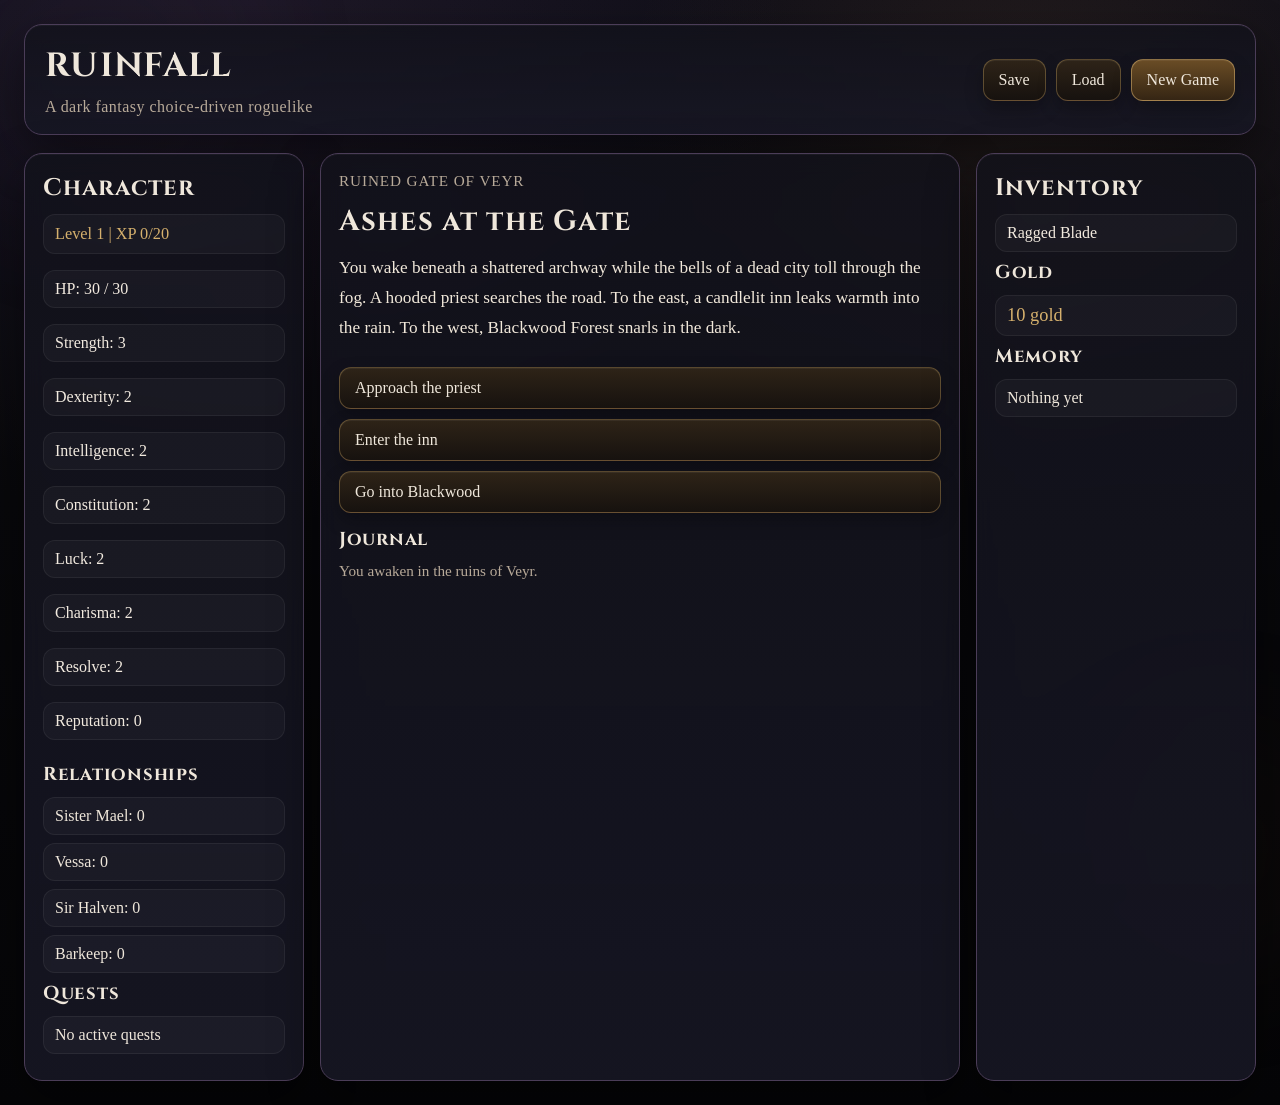
==== commit 3d533ace: "Add scene layers to index.html Added scene layers for background and fog effects." ====
--- a/index.html
+++ b/index.html
@@ -8,6 +8,13 @@
     <link rel="stylesheet" href="styles.css" />
   </head>
   <body>
+    <div class="scene-layer">
+      <div id="sceneBackground" class="scene-background"></div>
+      <div class="scene-vignette"></div>
+      <div class="scene-fog scene-fog-1"></div>
+      <div class="scene-fog scene-fog-2"></div>
+    </div>
+
     <div class="background"></div>
     <div class="ambient ambient-1"></div>
     <div class="ambient ambient-2"></div>
--- a/styles.css
+++ b/styles.css
@@ -1,146 +1,337 @@
+@import url("https://fonts.googleapis.com/css2?family=Cinzel:wght@400;600;700&family=IM+Fell+English:ital@0;1&display=swap");
+
 :root{
-  --bg:#0b0b10;
-  --panel:#141420cc;
-  --panel-border:#3c3349;
-  --text:#e8e2d6;
-  --muted:#b4a89a;
-  --accent:#c8a86b;
-  --danger:#d36b6b;
-  --success:#7ad08b;
+  --bg:#07070b;
+  --bg-2:#12111a;
+  --panel:#12121bcc;
+  --panel-2:#171724e6;
+  --panel-border:#4b3d58;
+  --panel-glow:rgba(200,168,107,.18);
+  --text:#efe7db;
+  --muted:#b8aa99;
+  --accent:#d5b06d;
+  --accent-2:#8f6b3f;
+  --danger:#d56d6d;
+  --success:#79d39a;
+  --shadow:0 20px 50px rgba(0,0,0,.45);
 }
 
 *{box-sizing:border-box}
+
+html, body{min-height:100%}
+
 body{
   margin:0;
-  min-height:100vh;
-  font-family:Georgia, "Times New Roman", serif;
   color:var(--text);
+  font-family:"IM Fell English", Georgia, "Times New Roman", serif;
   background:
-    radial-gradient(circle at top, #2a2034 0%, #111018 45%, #06060a 100%);
-}
+    radial-gradient(circle at 20% 0%, rgba(105,74,125,.16), transparent 35%),
+    radial-gradient(circle at 80% 10%, rgba(203,140,70,.10), transparent 28%),
+    linear-gradient(180deg, var(--bg-2) 0%, #09090d 45%, #050507 100%);
+  overflow-x:hidden;
+}
+
 .background{
   position:fixed;
   inset:0;
   background:
-    linear-gradient(rgba(0,0,0,.35), rgba(0,0,0,.65)),
-    url("https://images.unsplash.com/photo-1511818966892-d7d671e672a2?auto=format&fit=crop&w=1400&q=80") center/cover no-repeat;
-  opacity:.16;
+    linear-gradient(rgba(0,0,0,.38), rgba(0,0,0,.72)),
+    url("https://images.unsplash.com/photo-1511818966892-d7d671e672a2?auto=format&fit=crop&w=1600&q=80") center/cover no-repeat;
+  opacity:.14;
   pointer-events:none;
-}
+  filter:sepia(.18) contrast(1.05) saturate(.9);
+}
+
+.ambient{
+  position:fixed;
+  inset:auto;
+  border-radius:50%;
+  pointer-events:none;
+  filter:blur(80px);
+  opacity:.24;
+}
+
+.ambient-1{
+  width:320px;
+  height:320px;
+  top:-90px;
+  left:-60px;
+  background:rgba(125,92,160,.22);
+}
+
+.ambient-2{
+  width:280px;
+  height:280px;
+  right:-80px;
+  bottom:-90px;
+  background:rgba(180,120,58,.18);
+}
+
 .app{
   position:relative;
-  max-width:1400px;
+  max-width:1440px;
   margin:0 auto;
   padding:24px;
 }
+
+.panel{
+  background:linear-gradient(180deg, var(--panel), var(--panel-2));
+  border:1px solid rgba(255,255,255,.06);
+  border-color:var(--panel-border);
+  border-radius:18px;
+  box-shadow:var(--shadow), inset 0 1px 0 rgba(255,255,255,.04);
+  backdrop-filter:blur(10px);
+}
+
 .topbar{
   display:flex;
   justify-content:space-between;
   align-items:center;
   gap:16px;
+  padding:18px 20px;
   margin-bottom:18px;
 }
+
+.brand h1,
+h2,
+h3{
+  font-family:"Cinzel", serif;
+  letter-spacing:.04em;
+}
+
 h1,h2,h3{margin:0 0 10px}
-.subtitle{margin:0;color:var(--muted)}
-.save-actions, .choices{
+
+h1{
+  font-size:2.1rem;
+  text-transform:uppercase;
+}
+
+.subtitle{
+  margin:0;
+  color:var(--muted);
+  letter-spacing:.03em;
+}
+
+.save-actions,
+.choices{
   display:flex;
   flex-wrap:wrap;
   gap:10px;
 }
+
 button{
-  background:linear-gradient(#2c2438, #1b1524);
+  appearance:none;
+  border:1px solid rgba(213,176,109,.35);
+  border-bottom-color:rgba(120,92,58,.8);
+  background:
+    linear-gradient(180deg, rgba(48,37,24,.96), rgba(23,18,15,.98));
   color:var(--text);
-  border:1px solid var(--panel-border);
-  padding:10px 14px;
-  border-radius:10px;
+  padding:11px 15px;
+  border-radius:12px;
   cursor:pointer;
-}
-button:hover{border-color:var(--accent)}
+  font:inherit;
+  box-shadow:0 8px 18px rgba(0,0,0,.25), inset 0 1px 0 rgba(255,255,255,.05);
+  transition:transform .15s ease, border-color .15s ease, box-shadow .15s ease, filter .15s ease;
+}
+
+button:hover{
+  transform:translateY(-1px);
+  border-color:rgba(213,176,109,.8);
+  box-shadow:0 12px 22px rgba(0,0,0,.3), 0 0 0 1px rgba(213,176,109,.08) inset;
+  filter:brightness(1.06);
+}
+
+button:active{
+  transform:translateY(1px) scale(.99);
+}
+
 button:disabled{
   opacity:.5;
   cursor:not-allowed;
-}
+  transform:none;
+}
+
+button.primary{
+  background:linear-gradient(180deg, rgba(108,78,38,.98), rgba(54,38,20,.98));
+  border-color:rgba(213,176,109,.55);
+}
+
 .layout{
   display:grid;
-  grid-template-columns: 280px 1fr 280px;
+  grid-template-columns:280px minmax(0, 1fr) 280px;
   gap:16px;
 }
-.panel{
-  background:var(--panel);
-  border:1px solid var(--panel-border);
-  border-radius:16px;
-  padding:16px;
-  backdrop-filter:blur(8px);
-  box-shadow:0 0 0 1px rgba(255,255,255,.03) inset;
-}
+
+.stats-panel,
+.inventory-panel,
 .story-panel{
-  min-height:72vh;
-}
+  padding:18px;
+}
+
+.story-panel{
+  min-height:74vh;
+}
+
 .story-meta{
   display:flex;
   justify-content:space-between;
   gap:12px;
   color:var(--muted);
   font-size:.95rem;
-  margin-bottom:10px;
-}
+  margin-bottom:12px;
+  text-transform:uppercase;
+  letter-spacing:.06em;
+}
+
+#eventTitle{
+  font-size:1.8rem;
+  margin-bottom:12px;
+}
+
 .story-text{
-  line-height:1.6;
-  font-size:1.05rem;
-  min-height:90px;
-}
+  line-height:1.75;
+  font-size:1.08rem;
+  min-height:96px;
+  margin:0;
+  color:#f1e8da;
+}
+
 .choices{
-  margin:18px 0;
-}
+  margin:18px 0 14px;
+}
+
 .choice{
   width:100%;
   text-align:left;
 }
+
 .choice small{
   display:block;
   color:var(--muted);
   margin-top:4px;
 }
+
 .list{
   display:grid;
   gap:8px;
   margin-bottom:14px;
 }
-.item, .quest, .rel, .memory-item{
-  padding:8px 10px;
-  border-radius:10px;
+
+.item,
+.quest,
+.rel,
+.memory-item{
+  padding:9px 11px;
+  border-radius:12px;
   background:rgba(255,255,255,.03);
-  border:1px solid rgba(255,255,255,.05);
+  border:1px solid rgba(255,255,255,.06);
   margin-bottom:8px;
 }
+
+.item{
+  color:#f2eadf;
+}
+
 .good{color:var(--success)}
 .bad{color:var(--danger)}
+
+.log-wrap{
+  margin-top:10px;
+}
+
 .log{
-  max-height:220px;
+  max-height:240px;
   overflow:auto;
   font-size:.95rem;
   color:var(--muted);
   display:grid;
   gap:6px;
-}
+  padding-right:4px;
+}
+
 .dice-box{
   display:inline-flex;
   flex-direction:column;
   align-items:center;
   justify-content:center;
-  min-width:120px;
-  padding:12px;
-  border:1px solid var(--panel-border);
-  border-radius:14px;
-  background:rgba(0,0,0,.25);
-  margin:8px 0 14px;
-}
+  min-width:140px;
+  padding:14px 16px;
+  border:1px solid rgba(213,176,109,.35);
+  border-radius:16px;
+  background:linear-gradient(180deg, rgba(16,13,18,.85), rgba(8,8,10,.92));
+  margin:8px 0 16px;
+  box-shadow:0 0 24px rgba(213,176,109,.08);
+}
+
+.dice-label{
+  color:var(--muted);
+  font-size:.9rem;
+  letter-spacing:.05em;
+  text-transform:uppercase;
+}
+
 .dice-result{
-  font-size:2.3rem;
+  font-size:2.5rem;
   color:var(--accent);
-  font-weight:bold;
-}
+  font-weight:700;
+  line-height:1;
+}
+
 .hidden{display:none}
+
+#notifications{
+  margin-top:14px;
+  display:grid;
+  gap:8px;
+}
+
+#notifications .item{
+  border-color:rgba(213,176,109,.18);
+}
+
+#status .item:first-child{
+  font-size:1.02rem;
+  color:var(--accent);
+}
+
+#gold .item{
+  font-size:1.15rem;
+  color:var(--accent);
+}
+
 @media (max-width: 1100px){
-  .layout{grid-template-columns:1fr}
-}
+  .layout{
+    grid-template-columns:1fr;
+  }
+
+  .story-panel{
+    min-height:auto;
+  }
+}
+
+@media (max-width: 720px){
+  .app{
+    padding:14px;
+  }
+
+  .topbar{
+    flex-direction:column;
+    align-items:flex-start;
+  }
+
+  .save-actions{
+    width:100%;
+  }
+
+  .save-actions button{
+    flex:1 1 0;
+  }
+
+  .story-meta{
+    flex-direction:column;
+  }
+
+  h1{
+    font-size:1.8rem;
+  }
+}
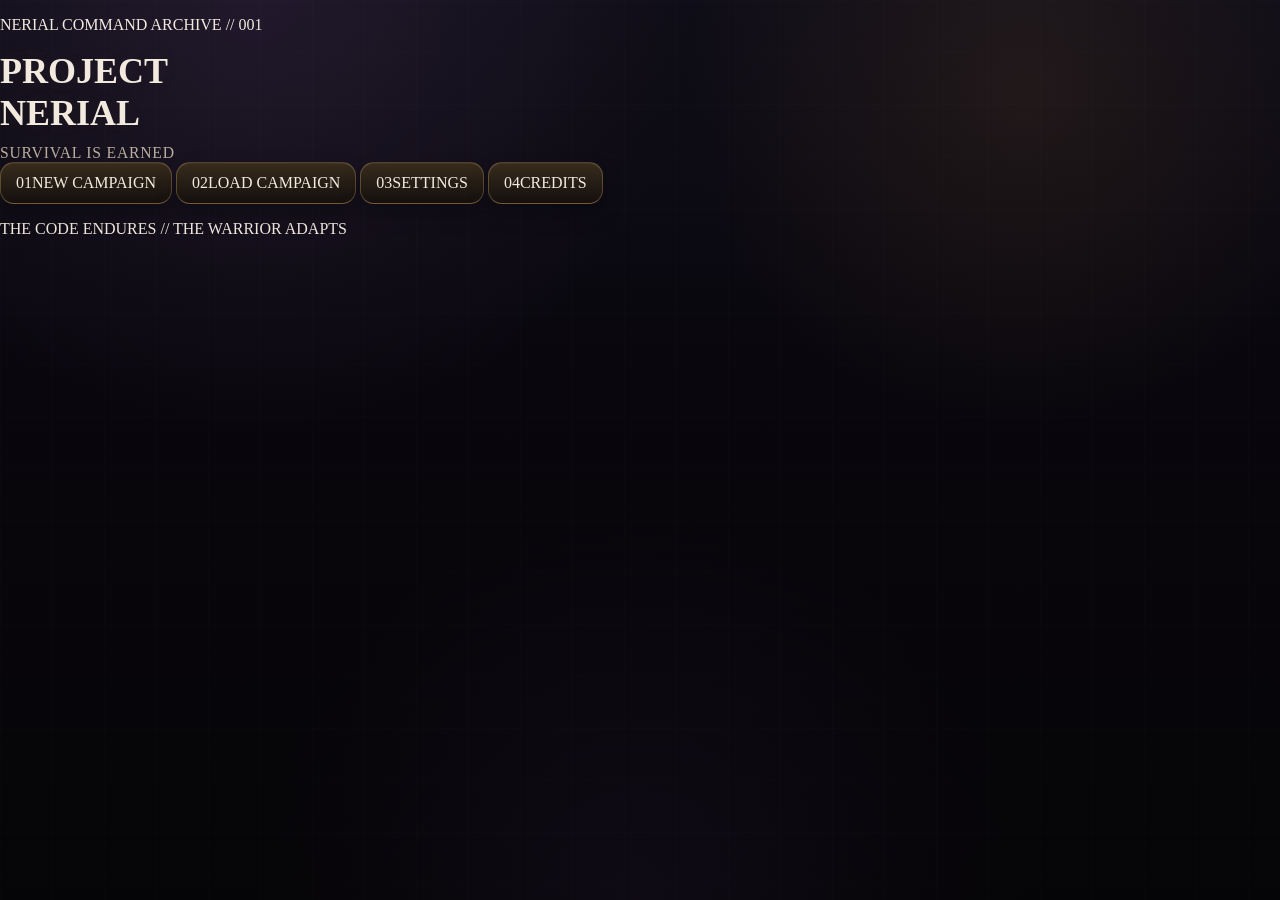
==== commit 93517c5a: "Refactor index.html for Project Nerial setup" ====
--- a/index.html
+++ b/index.html
@@ -1,83 +1,171 @@
 <!DOCTYPE html>
 <html lang="en">
-  <head>
-    <meta charset="UTF-8" />
-    <meta charset="UTF-8" />
-    <meta name="viewport" content="width=device-width, initial-scale=1.0" />
-    <title>Ruinfall Roguelike RPG</title>
-    <link rel="stylesheet" href="styles.css" />
-  </head>
-  <body>
-    <div class="scene-layer">
-      <div id="sceneBackground" class="scene-background"></div>
-      <div class="scene-vignette"></div>
-      <div class="scene-fog scene-fog-1"></div>
-      <div class="scene-fog scene-fog-2"></div>
-    </div>
+<head>
+  <meta charset="UTF-8" />
+  <meta name="viewport" content="width=device-width, initial-scale=1.0" />
+  <title>Project Nerial</title>
+  <link rel="stylesheet" href="styles.css" />
+</head>
+<body>
+  <!-- HTML structure -->
+  <main id="app" class="app-shell">
+    <div class="ambient-glow"></div>
+    <div class="scanlines"></div>
 
-    <div class="background"></div>
-    <div class="ambient ambient-1"></div>
-    <div class="ambient ambient-2"></div>
+    <!-- Main menu -->
+    <section id="main-menu" class="screen active-screen" aria-labelledby="game-title">
+      <div class="menu-layout">
+        <div class="menu-branding">
+          <div class="nerial-mark" aria-hidden="true">
+            <span></span><span></span><span></span>
+          </div>
+          <p class="eyebrow">NERIAL COMMAND ARCHIVE // 001</p>
+          <h1 id="game-title">PROJECT<br /><strong>NERIAL</strong></h1>
+          <p class="subtitle">SURVIVAL IS EARNED</p>
+        </div>
 
-    <div class="app">
-      <header class="topbar panel">
-        <div class="brand">
-          <h1>Ruinfall</h1>
-          <p class="subtitle">A dark fantasy choice-driven roguelike</p>
+        <nav class="main-navigation" aria-label="Main menu">
+          <button class="menu-button primary-button" data-action="new-campaign">
+            <span class="button-index">01</span><span>NEW CAMPAIGN</span>
+          </button>
+          <button class="menu-button" data-action="coming-soon">
+            <span class="button-index">02</span><span>LOAD CAMPAIGN</span>
+          </button>
+          <button class="menu-button" data-action="coming-soon">
+            <span class="button-index">03</span><span>SETTINGS</span>
+          </button>
+          <button class="menu-button" data-action="coming-soon">
+            <span class="button-index">04</span><span>CREDITS</span>
+          </button>
+        </nav>
+
+        <p class="menu-footer">THE CODE ENDURES // THE WARRIOR ADAPTS</p>
+      </div>
+    </section>
+
+    <!-- Introduction -->
+    <section id="intro-screen" class="screen content-screen" aria-labelledby="intro-title" hidden>
+      <div class="content-panel">
+        <p class="eyebrow">NERIAL ARCHIVE // PRELUDE</p>
+        <h2 id="intro-title">THE CRUSADE BEGINS</h2>
+        <div class="separator"></div>
+
+        <div class="intro-copy">
+          <p>The galaxy is entering an age of expansion.</p>
+          <p>Old powers claim new worlds.<br />New powers rise from forgotten places.<br />Alliances are temporary.<br />Peace is never guaranteed.</p>
+          <p>The Nerials have survived a world that tried to kill them from the moment they were born.</p>
+          <p>Now they look beyond their homeworld.</p>
+          <p>There is territory to claim.<br />There is knowledge to discover.<br />There are enemies to face.</p>
+          <p class="final-line">And survival has a price.</p>
         </div>
-        <div class="save-actions">
-          <button id="saveBtn">Save</button>
-          <button id="loadBtn">Load</button>
-          <button id="newGameBtn" class="primary">New Game</button>
-        </div>
-      </header>
 
-      <main class="layout">
-        <aside class="panel stats-panel">
-          <h2>Character</h2>
-          <div id="status"></div>
+        <button class="action-button" data-action="begin">
+          <span>BEGIN</span><span class="arrow">→</span>
+        </button>
+      </div>
+    </section>
 
-          <h3>Relationships</h3>
-          <div id="relationships"></div>
+    <!-- Character creation -->
+    <section id="creation-screen" class="screen creation-screen" aria-labelledby="creation-title" hidden>
+      <div class="creation-container">
+        <header class="creation-header">
+          <p class="eyebrow">NERIAL COMMAND ARCHIVE // PERSONNEL FORGE</p>
+          <h2 id="creation-title">FORGE YOUR WARRIOR</h2>
+          <p>Select a name, tribe, and background. Every path carries a different strength.</p>
+        </header>
 
-          <h3>Quests</h3>
-          <div id="quests"></div>
-        </aside>
+        <div class="creation-grid">
+          <div class="creation-options">
+            <section class="creation-panel">
+              <h3>01 // NAME</h3>
+              <label for="character-name">NERIAL NAME</label>
+              <input id="character-name" type="text" maxlength="30" placeholder="Enter Nerial name" autocomplete="off" />
+            </section>
 
-        <section class="panel story-panel">
-          <div class="story-meta">
-            <span id="location"></span>
-            <span id="flags"></span>
+            <section class="creation-panel">
+              <h3>02 // TRIBE</h3>
+              <div id="tribe-options" class="choice-grid"></div>
+              <p id="tribe-description" class="selection-description">Select a tribe to view its tradition.</p>
+            </section>
+
+            <section class="creation-panel">
+              <h3>03 // BACKGROUND</h3>
+              <div id="background-options" class="choice-grid"></div>
+              <p id="background-description" class="selection-description">Select a background to view its training.</p>
+            </section>
           </div>
 
-          <h2 id="eventTitle"></h2>
-          <div id="diceBox" class="dice-box hidden">
-            <div class="dice-label">Rolling D20...</div>
-            <div id="diceResult" class="dice-result">0</div>
-          </div>
-          <p id="description" class="story-text"></p>
+          <aside class="summary-panel">
+            <p class="eyebrow">PERSONNEL RECORD</p>
+            <h3>CHARACTER SUMMARY</h3>
+            <div id="summary-content"></div>
+            <button id="forge-button" class="action-button forge-button" data-action="forge" disabled>
+              <span>FORGE THIS WARRIOR</span><span class="arrow">→</span>
+            </button>
+          </aside>
+        </div>
+      </div>
+    </section>
 
-          <div id="choices" class="choices"></div>
+    <!-- Character forged -->
+    <section id="forged-screen" class="screen content-screen" aria-labelledby="forged-title" hidden>
+      <div class="content-panel placeholder-panel">
+        <div class="nerial-mark small-mark" aria-hidden="true">
+          <span></span><span></span><span></span>
+        </div>
+        <p class="eyebrow">PERSONNEL RECORD ACCEPTED</p>
+        <h2 id="forged-title">CHARACTER FORGED</h2>
+        <p id="forged-details" class="forged-details"></p>
+        <button class="action-button" data-action="continue">
+          <span>CONTINUE</span><span class="arrow">→</span>
+        </button>
+      </div>
+    </section>
 
-          <div class="log-wrap">
-            <h3>Journal</h3>
-            <div id="log" class="log"></div>
-          </div>
-        </section>
+    <!-- Squad overview -->
+    <section id="squad-screen" class="screen squad-screen" aria-labelledby="squad-title" hidden>
+      <div class="squad-container">
+        <header class="creation-header">
+          <p class="eyebrow">NERIAL COMMAND ARCHIVE // WARBAND REGISTER</p>
+          <h2 id="squad-title">NERIAL WARBAND</h2>
+          <p id="commander-summary"></p>
+        </header>
 
-        <aside class="panel inventory-panel">
-          <h2>Inventory</h2>
-          <div id="inventory"></div>
+        <div id="squad-roster" class="squad-roster"></div>
 
-          <h3>Gold</h3>
-          <div id="gold"></div>
+        <button class="action-button squad-continue" data-action="tactical-command">
+          <span>CONTINUE</span><span class="arrow">→</span>
+        </button>
+      </div>
+    </section>
 
-          <h3>Memory</h3>
-          <div id="memory"></div>
-        </aside>
-      </main>
-    </div>
+    <!-- Companion detail -->
+    <section id="companion-screen" class="screen content-screen" aria-labelledby="companion-title" hidden>
+      <div class="content-panel companion-detail-panel">
+        <p class="eyebrow">WARBAND REGISTER // PERSONNEL FILE</p>
+        <div id="companion-detail"></div>
+        <button class="action-button secondary-button" data-action="back-squad">
+          <span>BACK</span><span class="arrow">↩</span>
+        </button>
+      </div>
+    </section>
 
-    <script src="script.js"></script>
-  </body>
+    <!-- Tactical command placeholder -->
+    <section id="tactical-screen" class="screen content-screen" aria-labelledby="tactical-title" hidden>
+      <div class="content-panel placeholder-panel">
+        <p class="eyebrow">SYSTEM MODULE UNAVAILABLE</p>
+        <h2 id="tactical-title">TACTICAL COMMAND<br />— COMING SOON —</h2>
+        <p class="placeholder-text">The warband awaits its first battlefield order.</p>
+        <button class="action-button secondary-button" data-action="back-squad">
+          <span>BACK TO WARBAND</span><span class="arrow">↩</span>
+        </button>
+      </div>
+    </section>
+
+    <div id="notification" class="notification" role="status" aria-live="polite"></div>
+  </main>
+
+  <script src="script.js"></script>
+  <script src="mission-button-fix.js"></script>
+</body>
 </html>
--- a/styles.css
+++ b/styles.css
@@ -1,19 +1,23 @@
-@import url("https://fonts.googleapis.com/css2?family=Cinzel:wght@400;600;700&family=IM+Fell+English:ital@0;1&display=swap");
+@import url("https://fonts.googleapis.com/css2?family=Cinzel:wght@400;600;700;800&family=IM+Fell+English:ital@0;1&display=swap");
 
 :root{
-  --bg:#07070b;
-  --bg-2:#12111a;
-  --panel:#12121bcc;
-  --panel-2:#171724e6;
-  --panel-border:#4b3d58;
-  --panel-glow:rgba(200,168,107,.18);
-  --text:#efe7db;
-  --muted:#b8aa99;
-  --accent:#d5b06d;
-  --accent-2:#8f6b3f;
-  --danger:#d56d6d;
-  --success:#79d39a;
-  --shadow:0 20px 50px rgba(0,0,0,.45);
+  --bg:#050409;
+  --bg-2:#0f0d17;
+  --panel:#12101acc;
+  --panel-2:#171421e6;
+  --panel-deep:#0d0b13f2;
+  --panel-border:#5b476b;
+  --panel-border-soft:rgba(213,176,109,.18);
+  --panel-glow:rgba(200,168,107,.12);
+  --text:#f2eadf;
+  --muted:#baae9d;
+  --accent:#d8b57a;
+  --accent-2:#8e6a42;
+  --danger:#e17878;
+  --success:#83d6a5;
+  --warning:#e0c07a;
+  --shadow:0 24px 60px rgba(0,0,0,.5);
+  --radius:20px;
 }
 
 *{box-sizing:border-box}
@@ -25,21 +29,98 @@
   color:var(--text);
   font-family:"IM Fell English", Georgia, "Times New Roman", serif;
   background:
-    radial-gradient(circle at 20% 0%, rgba(105,74,125,.16), transparent 35%),
-    radial-gradient(circle at 80% 10%, rgba(203,140,70,.10), transparent 28%),
-    linear-gradient(180deg, var(--bg-2) 0%, #09090d 45%, #050507 100%);
+    radial-gradient(circle at 20% 0%, rgba(116,82,138,.18), transparent 32%),
+    radial-gradient(circle at 80% 10%, rgba(203,140,70,.10), transparent 26%),
+    radial-gradient(circle at 50% 100%, rgba(65,44,92,.16), transparent 35%),
+    linear-gradient(180deg, var(--bg-2) 0%, #09070d 42%, #050406 100%);
   overflow-x:hidden;
 }
 
+body::before{
+  content:"";
+  position:fixed;
+  inset:0;
+  pointer-events:none;
+  opacity:.13;
+  mix-blend-mode:screen;
+  background-image:
+    linear-gradient(rgba(255,255,255,.03) 1px, transparent 1px),
+    linear-gradient(90deg, rgba(255,255,255,.03) 1px, transparent 1px);
+  background-size:52px 52px;
+}
+
+.scene-layer{
+  position:fixed;
+  inset:0;
+  pointer-events:none;
+  z-index:0;
+  overflow:hidden;
+}
+
+.scene-background,
 .background{
   position:fixed;
   inset:0;
-  background:
-    linear-gradient(rgba(0,0,0,.38), rgba(0,0,0,.72)),
+  pointer-events:none;
+}
+
+.scene-background{
+  z-index:0;
+  background:
+    radial-gradient(circle at 50% 30%, rgba(255,255,255,.05), transparent 28%),
+    linear-gradient(180deg, rgba(8,7,12,.15), rgba(5,4,8,.88));
+  background-size:cover;
+  background-position:center;
+  background-repeat:no-repeat;
+  filter:saturate(.9) contrast(1.06) brightness(.72);
+  transform:scale(1.02);
+  transition:opacity .45s ease, filter .45s ease, background-image .45s ease;
+  opacity:1;
+}
+
+.scene-vignette{
+  position:absolute;
+  inset:0;
+  z-index:1;
+  background:
+    radial-gradient(circle at center, transparent 32%, rgba(0,0,0,.42) 100%),
+    linear-gradient(180deg, rgba(0,0,0,.18), rgba(0,0,0,.48));
+}
+
+.scene-fog{
+  position:absolute;
+  inset:auto;
+  border-radius:50%;
+  filter:blur(80px);
+  opacity:.18;
+  z-index:2;
+  animation:floatGlow 16s ease-in-out infinite alternate;
+}
+
+.scene-fog-1{
+  width:420px;
+  height:420px;
+  left:-120px;
+  top:12%;
+  background:rgba(145,112,188,.22);
+}
+
+.scene-fog-2{
+  width:360px;
+  height:360px;
+  right:-100px;
+  bottom:12%;
+  background:rgba(188,133,74,.18);
+  animation-delay:-5s;
+}
+
+.background{
+  z-index:1;
+  background:
+    linear-gradient(rgba(0,0,0,.32), rgba(0,0,0,.72)),
     url("https://images.unsplash.com/photo-1511818966892-d7d671e672a2?auto=format&fit=crop&w=1600&q=80") center/cover no-repeat;
-  opacity:.14;
-  pointer-events:none;
-  filter:sepia(.18) contrast(1.05) saturate(.9);
+  opacity:.10;
+  filter:sepia(.16) contrast(1.08) saturate(.9) brightness(.8);
 }
 
 .ambient{
@@ -47,48 +128,74 @@
   inset:auto;
   border-radius:50%;
   pointer-events:none;
-  filter:blur(80px);
-  opacity:.24;
+  filter:blur(90px);
+  opacity:.22;
+  animation:floatGlow 14s ease-in-out infinite alternate;
+  z-index:2;
 }
 
 .ambient-1{
-  width:320px;
-  height:320px;
-  top:-90px;
-  left:-60px;
+  width:340px;
+  height:340px;
+  top:-100px;
+  left:-70px;
   background:rgba(125,92,160,.22);
 }
 
 .ambient-2{
-  width:280px;
-  height:280px;
-  right:-80px;
-  bottom:-90px;
+  width:300px;
+  height:300px;
+  right:-90px;
+  bottom:-100px;
   background:rgba(180,120,58,.18);
+  animation-delay:-6s;
 }
 
 .app{
   position:relative;
-  max-width:1440px;
+  z-index:3;
+  max-width:1500px;
   margin:0 auto;
-  padding:24px;
+  padding:26px;
 }
 
 .panel{
-  background:linear-gradient(180deg, var(--panel), var(--panel-2));
-  border:1px solid rgba(255,255,255,.06);
-  border-color:var(--panel-border);
-  border-radius:18px;
+  position:relative;
+  background:
+    linear-gradient(180deg, rgba(22,19,31,.92), rgba(12,11,18,.96));
+  border:1px solid var(--panel-border);
+  border-radius:var(--radius);
   box-shadow:var(--shadow), inset 0 1px 0 rgba(255,255,255,.04);
-  backdrop-filter:blur(10px);
+  backdrop-filter:blur(12px);
+  overflow:hidden;
+}
+
+.panel::before{
+  content:"";
+  position:absolute;
+  inset:0;
+  pointer-events:none;
+  background:
+    linear-gradient(135deg, rgba(255,255,255,.05), transparent 34%),
+    linear-gradient(0deg, rgba(213,176,109,.05), transparent 30%);
+  opacity:.65;
+}
+
+.panel::after{
+  content:"";
+  position:absolute;
+  inset:10px;
+  pointer-events:none;
+  border:1px solid rgba(213,176,109,.08);
+  border-radius:calc(var(--radius) - 8px);
 }
 
 .topbar{
   display:flex;
   justify-content:space-between;
   align-items:center;
-  gap:16px;
-  padding:18px 20px;
+  gap:18px;
+  padding:20px 22px;
   margin-bottom:18px;
 }
 
@@ -96,20 +203,22 @@
 h2,
 h3{
   font-family:"Cinzel", serif;
-  letter-spacing:.04em;
+  letter-spacing:.05em;
 }
 
 h1,h2,h3{margin:0 0 10px}
 
 h1{
-  font-size:2.1rem;
+  font-size:2.25rem;
   text-transform:uppercase;
+  text-shadow:0 0 18px rgba(213,176,109,.08);
 }
 
 .subtitle{
   margin:0;
   color:var(--muted);
-  letter-spacing:.03em;
+  letter-spacing:.05em;
+  font-size:.98rem;
 }
 
 .save-actions,
@@ -121,24 +230,43 @@
 
 button{
   appearance:none;
-  border:1px solid rgba(213,176,109,.35);
-  border-bottom-color:rgba(120,92,58,.8);
-  background:
-    linear-gradient(180deg, rgba(48,37,24,.96), rgba(23,18,15,.98));
+  border:1px solid rgba(213,176,109,.32);
+  border-bottom-color:rgba(124,93,58,.92);
+  background:
+    linear-gradient(180deg, rgba(57,44,29,.98), rgba(20,16,14,.98));
   color:var(--text);
   padding:11px 15px;
-  border-radius:12px;
+  border-radius:14px;
   cursor:pointer;
   font:inherit;
-  box-shadow:0 8px 18px rgba(0,0,0,.25), inset 0 1px 0 rgba(255,255,255,.05);
-  transition:transform .15s ease, border-color .15s ease, box-shadow .15s ease, filter .15s ease;
+  box-shadow:
+    0 10px 20px rgba(0,0,0,.28),
+    inset 0 1px 0 rgba(255,255,255,.05);
+  transition:transform .16s ease, border-color .16s ease, box-shadow .16s ease, filter .16s ease, background .16s ease;
+  position:relative;
+  overflow:hidden;
+}
+
+button::before{
+  content:"";
+  position:absolute;
+  inset:0;
+  background:linear-gradient(120deg, transparent, rgba(255,255,255,.08), transparent);
+  transform:translateX(-120%);
+  transition:transform .5s ease;
 }
 
 button:hover{
   transform:translateY(-1px);
-  border-color:rgba(213,176,109,.8);
-  box-shadow:0 12px 22px rgba(0,0,0,.3), 0 0 0 1px rgba(213,176,109,.08) inset;
+  border-color:rgba(213,176,109,.78);
+  box-shadow:
+    0 14px 26px rgba(0,0,0,.34),
+    0 0 0 1px rgba(213,176,109,.08) inset;
   filter:brightness(1.06);
+}
+
+button:hover::before{
+  transform:translateX(120%);
 }
 
 button:active{
@@ -152,24 +280,32 @@
 }
 
 button.primary{
-  background:linear-gradient(180deg, rgba(108,78,38,.98), rgba(54,38,20,.98));
-  border-color:rgba(213,176,109,.55);
+  background:linear-gradient(180deg, rgba(120,86,42,.98), rgba(58,40,20,.98));
+  border-color:rgba(213,176,109,.56);
 }
 
 .layout{
   display:grid;
-  grid-template-columns:280px minmax(0, 1fr) 280px;
-  gap:16px;
+  grid-template-columns:290px minmax(0, 1fr) 290px;
+  gap:18px;
+  align-items:start;
 }
 
 .stats-panel,
 .inventory-panel,
 .story-panel{
-  padding:18px;
+  padding:20px;
+}
+
+.stats-panel,
+.inventory-panel{
+  position:sticky;
+  top:18px;
 }
 
 .story-panel{
-  min-height:74vh;
+  min-height:76vh;
+  box-shadow:0 28px 70px rgba(0,0,0,.55), 0 0 40px rgba(213,176,109,.04);
 }
 
 .story-meta{
@@ -177,38 +313,49 @@
   justify-content:space-between;
   gap:12px;
   color:var(--muted);
-  font-size:.95rem;
+  font-size:.92rem;
+  margin-bottom:14px;
+  text-transform:uppercase;
+  letter-spacing:.08em;
+}
+
+#location{
+  color:var(--accent);
+}
+
+#eventTitle{
+  font-size:2rem;
   margin-bottom:12px;
-  text-transform:uppercase;
-  letter-spacing:.06em;
-}
-
-#eventTitle{
-  font-size:1.8rem;
-  margin-bottom:12px;
+  color:#f7efe3;
+  text-shadow:0 0 14px rgba(0,0,0,.35);
 }
 
 .story-text{
-  line-height:1.75;
-  font-size:1.08rem;
-  min-height:96px;
+  line-height:1.85;
+  font-size:1.12rem;
+  min-height:104px;
   margin:0;
-  color:#f1e8da;
+  color:#f2e8d8;
 }
 
 .choices{
-  margin:18px 0 14px;
+  margin:20px 0 16px;
 }
 
 .choice{
   width:100%;
   text-align:left;
+  padding:13px 15px;
+  border-radius:15px;
+  background:
+    linear-gradient(180deg, rgba(34,26,34,.98), rgba(17,14,18,.98));
 }
 
 .choice small{
   display:block;
   color:var(--muted);
   margin-top:4px;
+  font-size:.88rem;
 }
 
 .list{
@@ -221,11 +368,20 @@
 .quest,
 .rel,
 .memory-item{
-  padding:9px 11px;
-  border-radius:12px;
-  background:rgba(255,255,255,.03);
+  padding:10px 12px;
+  border-radius:13px;
+  background:rgba(255,255,255,.035);
   border:1px solid rgba(255,255,255,.06);
   margin-bottom:8px;
+  box-shadow:inset 0 1px 0 rgba(255,255,255,.03);
+}
+
+.stats-panel .item,
+.inventory-panel .item,
+.quest,
+.rel,
+.memory-item{
+  backdrop-filter:blur(4px);
 }
 
 .item{
@@ -236,17 +392,25 @@
 .bad{color:var(--danger)}
 
 .log-wrap{
-  margin-top:10px;
+  margin-top:12px;
+  padding-top:4px;
 }
 
 .log{
-  max-height:240px;
+  max-height:260px;
   overflow:auto;
-  font-size:.95rem;
+  font-size:.96rem;
   color:var(--muted);
   display:grid;
   gap:6px;
   padding-right:4px;
+}
+
+.log > div{
+  padding:6px 10px;
+  border-left:2px solid rgba(213,176,109,.2);
+  background:rgba(255,255,255,.02);
+  border-radius:8px;
 }
 
 .dice-box{
@@ -254,27 +418,38 @@
   flex-direction:column;
   align-items:center;
   justify-content:center;
-  min-width:140px;
-  padding:14px 16px;
-  border:1px solid rgba(213,176,109,.35);
-  border-radius:16px;
-  background:linear-gradient(180deg, rgba(16,13,18,.85), rgba(8,8,10,.92));
+  min-width:170px;
+  padding:16px 18px;
+  border:1px solid rgba(213,176,109,.42);
+  border-radius:18px;
+  background:
+    radial-gradient(circle at top, rgba(213,176,109,.11), transparent 55%),
+    linear-gradient(180deg, rgba(18,14,22,.92), rgba(7,7,10,.96));
   margin:8px 0 16px;
-  box-shadow:0 0 24px rgba(213,176,109,.08);
+  box-shadow:
+    0 0 28px rgba(213,176,109,.10),
+    inset 0 1px 0 rgba(255,255,255,.04);
+  animation:dicePop .18s ease-out;
 }
 
 .dice-label{
   color:var(--muted);
-  font-size:.9rem;
-  letter-spacing:.05em;
+  font-size:.82rem;
+  letter-spacing:.12em;
   text-transform:uppercase;
 }
 
 .dice-result{
-  font-size:2.5rem;
+  font-size:2.8rem;
   color:var(--accent);
   font-weight:700;
   line-height:1;
+  text-shadow:0 0 18px rgba(213,176,109,.14);
+}
+
+#flags{
+  color:var(--warning);
+  text-align:right;
 }
 
 .hidden{display:none}
@@ -290,7 +465,7 @@
 }
 
 #status .item:first-child{
-  font-size:1.02rem;
+  font-size:1.03rem;
   color:var(--accent);
 }
 
@@ -299,11 +474,56 @@
   color:var(--accent);
 }
 
+.stats-panel h2,
+.inventory-panel h2{
+  font-size:1.45rem;
+  color:#f5ead9;
+  margin-bottom:12px;
+}
+
+.stats-panel h3,
+.inventory-panel h3,
+.log-wrap h3{
+  margin-top:18px;
+  font-size:1.04rem;
+  color:var(--accent);
+  text-transform:uppercase;
+}
+
+.stats-panel::before,
+.inventory-panel::before{
+  content:"";
+  position:absolute;
+  inset:0 auto 0 0;
+  width:2px;
+  background:linear-gradient(180deg, transparent, rgba(213,176,109,.55), transparent);
+  opacity:.7;
+}
+
+.inventory-panel::before{
+  inset:0 0 0 auto;
+}
+
+@keyframes floatGlow{
+  from{transform:translate3d(0,0,0) scale(1)}
+  to{transform:translate3d(0,18px,0) scale(1.08)}
+}
+
+@keyframes dicePop{
+  from{transform:scale(.96); opacity:.72}
+  to{transform:scale(1); opacity:1}
+}
+
 @media (max-width: 1100px){
   .layout{
     grid-template-columns:1fr;
   }
 
+  .stats-panel,
+  .inventory-panel{
+    position:static;
+  }
+
   .story-panel{
     min-height:auto;
   }
@@ -331,7 +551,65 @@
     flex-direction:column;
   }
 
+  #flags{
+    text-align:left;
+  }
+
   h1{
     font-size:1.8rem;
   }
-}
+
+  #eventTitle{
+    font-size:1.65rem;
+  }
+
+  .story-text{
+    font-size:1.05rem;
+  }
+}
+
+/* scene presets */
+.scene-crossroads{
+  background:
+    linear-gradient(180deg, rgba(12,10,18,.12), rgba(4,4,7,.88)),
+    radial-gradient(circle at 50% 35%, rgba(132,94,181,.18), transparent 24%),
+    linear-gradient(90deg, rgba(32,20,40,.28) 0 18%, transparent 18% 82%, rgba(32,20,40,.28) 82% 100%),
+    linear-gradient(180deg, rgba(33,25,45,.18), rgba(10,9,14,.86)),
+    radial-gradient(circle at 50% 60%, rgba(0,0,0,.15), transparent 40%);
+}
+
+.scene-chapel{
+  background:
+    linear-gradient(180deg, rgba(7,6,10,.08), rgba(2,2,5,.9)),
+    radial-gradient(circle at 50% 25%, rgba(180,154,107,.14), transparent 22%),
+    radial-gradient(circle at 50% 52%, rgba(140,98,181,.14), transparent 28%),
+    linear-gradient(135deg, rgba(26,18,34,.45), rgba(7,6,9,.9)),
+    radial-gradient(circle at 48% 78%, rgba(0,0,0,.08), transparent 35%);
+}
+
+.scene-woods{
+  background:
+    linear-gradient(180deg, rgba(6,8,7,.1), rgba(1,2,2,.92)),
+    radial-gradient(circle at 20% 25%, rgba(42,84,55,.32), transparent 18%),
+    radial-gradient(circle at 70% 18%, rgba(64,122,78,.22), transparent 20%),
+    linear-gradient(90deg, rgba(8,16,11,.72), rgba(15,24,17,.22)),
+    radial-gradient(circle at 50% 55%, rgba(0,0,0,.05), transparent 38%);
+}
+
+.scene-inn{
+  background:
+    linear-gradient(180deg, rgba(18,10,8,.12), rgba(3,2,3,.9)),
+    radial-gradient(circle at 50% 28%, rgba(210,145,74,.26), transparent 18%),
+    radial-gradient(circle at 40% 45%, rgba(255,198,121,.12), transparent 8%),
+    radial-gradient(circle at 62% 42%, rgba(255,198,121,.1), transparent 8%),
+    linear-gradient(135deg, rgba(63,30,18,.26), rgba(12,8,8,.92)),
+    radial-gradient(circle at 50% 70%, rgba(0,0,0,.06), transparent 34%);
+}
+
+.scene-catacombs{
+  background:
+    linear-gradient(180deg, rgba(5,6,9,.06), rgba(0,0,0,.94)),
+    radial-gradient(circle at 50% 25%, rgba(150,180,220,.16), transparent 20%),
+    radial-gradient(circle at 50% 65%, rgba(86,98,118,.18), transparent 28%),
+    linear-gradient(135deg, rgba(16,18,24,.52), rgba(2,3,5,.94));
+}
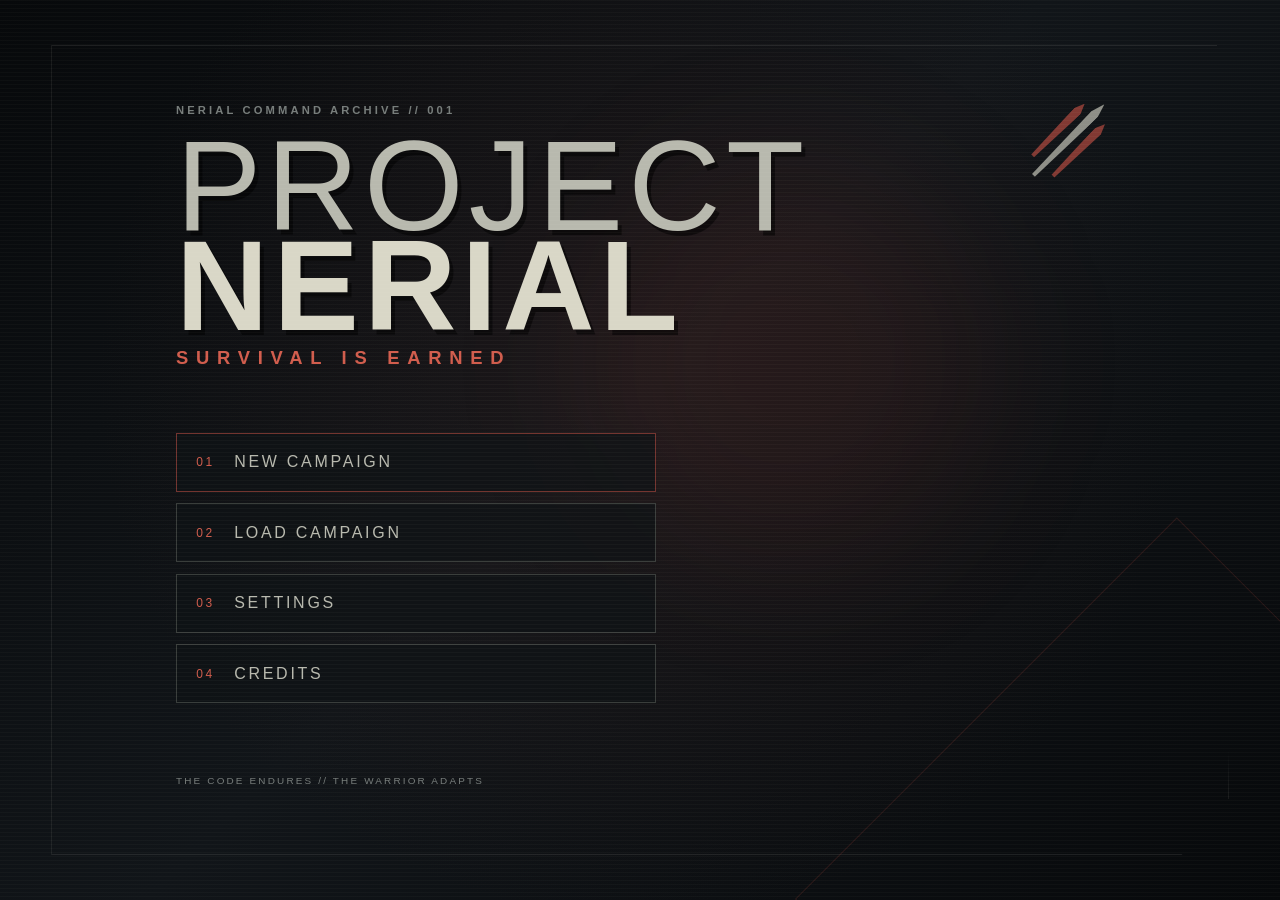
==== commit 1efea1d4: "Update index.html" ====
--- a/index.html
+++ b/index.html
@@ -7,12 +7,10 @@
   <link rel="stylesheet" href="styles.css" />
 </head>
 <body>
-  <!-- HTML structure -->
   <main id="app" class="app-shell">
     <div class="ambient-glow"></div>
     <div class="scanlines"></div>
 
-    <!-- Main menu -->
     <section id="main-menu" class="screen active-screen" aria-labelledby="game-title">
       <div class="menu-layout">
         <div class="menu-branding">
@@ -43,7 +41,6 @@
       </div>
     </section>
 
-    <!-- Introduction -->
     <section id="intro-screen" class="screen content-screen" aria-labelledby="intro-title" hidden>
       <div class="content-panel">
         <p class="eyebrow">NERIAL ARCHIVE // PRELUDE</p>
@@ -65,7 +62,6 @@
       </div>
     </section>
 
-    <!-- Character creation -->
     <section id="creation-screen" class="screen creation-screen" aria-labelledby="creation-title" hidden>
       <div class="creation-container">
         <header class="creation-header">
@@ -107,7 +103,6 @@
       </div>
     </section>
 
-    <!-- Character forged -->
     <section id="forged-screen" class="screen content-screen" aria-labelledby="forged-title" hidden>
       <div class="content-panel placeholder-panel">
         <div class="nerial-mark small-mark" aria-hidden="true">
@@ -122,7 +117,6 @@
       </div>
     </section>
 
-    <!-- Squad overview -->
     <section id="squad-screen" class="screen squad-screen" aria-labelledby="squad-title" hidden>
       <div class="squad-container">
         <header class="creation-header">
@@ -139,7 +133,6 @@
       </div>
     </section>
 
-    <!-- Companion detail -->
     <section id="companion-screen" class="screen content-screen" aria-labelledby="companion-title" hidden>
       <div class="content-panel companion-detail-panel">
         <p class="eyebrow">WARBAND REGISTER // PERSONNEL FILE</p>
@@ -150,7 +143,6 @@
       </div>
     </section>
 
-    <!-- Tactical command placeholder -->
     <section id="tactical-screen" class="screen content-screen" aria-labelledby="tactical-title" hidden>
       <div class="content-panel placeholder-panel">
         <p class="eyebrow">SYSTEM MODULE UNAVAILABLE</p>
@@ -166,6 +158,8 @@
   </main>
 
   <script src="script.js"></script>
+  <script src="script1.js"></script>
   <script src="mission-button-fix.js"></script>
+  <script src="tactical-enhancements.js"></script>
 </body>
 </html>
--- a/styles.css
+++ b/styles.css
@@ -1,615 +1,467 @@
-@import url("https://fonts.googleapis.com/css2?family=Cinzel:wght@400;600;700;800&family=IM+Fell+English:ital@0;1&display=swap");
-
-:root{
-  --bg:#050409;
-  --bg-2:#0f0d17;
-  --panel:#12101acc;
-  --panel-2:#171421e6;
-  --panel-deep:#0d0b13f2;
-  --panel-border:#5b476b;
-  --panel-border-soft:rgba(213,176,109,.18);
-  --panel-glow:rgba(200,168,107,.12);
-  --text:#f2eadf;
-  --muted:#baae9d;
-  --accent:#d8b57a;
-  --accent-2:#8e6a42;
-  --danger:#e17878;
-  --success:#83d6a5;
-  --warning:#e0c07a;
-  --shadow:0 24px 60px rgba(0,0,0,.5);
-  --radius:20px;
-}
-
-*{box-sizing:border-box}
-
-html, body{min-height:100%}
-
-body{
-  margin:0;
-  color:var(--text);
-  font-family:"IM Fell English", Georgia, "Times New Roman", serif;
-  background:
-    radial-gradient(circle at 20% 0%, rgba(116,82,138,.18), transparent 32%),
-    radial-gradient(circle at 80% 10%, rgba(203,140,70,.10), transparent 26%),
-    radial-gradient(circle at 50% 100%, rgba(65,44,92,.16), transparent 35%),
-    linear-gradient(180deg, var(--bg-2) 0%, #09070d 42%, #050406 100%);
-  overflow-x:hidden;
-}
-
-body::before{
-  content:"";
-  position:fixed;
-  inset:0;
-  pointer-events:none;
-  opacity:.13;
-  mix-blend-mode:screen;
-  background-image:
-    linear-gradient(rgba(255,255,255,.03) 1px, transparent 1px),
-    linear-gradient(90deg, rgba(255,255,255,.03) 1px, transparent 1px);
-  background-size:52px 52px;
-}
-
-.scene-layer{
-  position:fixed;
-  inset:0;
-  pointer-events:none;
-  z-index:0;
-  overflow:hidden;
-}
-
-.scene-background,
-.background{
-  position:fixed;
-  inset:0;
-  pointer-events:none;
-}
-
-.scene-background{
-  z-index:0;
-  background:
-    radial-gradient(circle at 50% 30%, rgba(255,255,255,.05), transparent 28%),
-    linear-gradient(180deg, rgba(8,7,12,.15), rgba(5,4,8,.88));
-  background-size:cover;
-  background-position:center;
-  background-repeat:no-repeat;
-  filter:saturate(.9) contrast(1.06) brightness(.72);
-  transform:scale(1.02);
-  transition:opacity .45s ease, filter .45s ease, background-image .45s ease;
-  opacity:1;
-}
-
-.scene-vignette{
-  position:absolute;
-  inset:0;
-  z-index:1;
-  background:
-    radial-gradient(circle at center, transparent 32%, rgba(0,0,0,.42) 100%),
-    linear-gradient(180deg, rgba(0,0,0,.18), rgba(0,0,0,.48));
-}
-
-.scene-fog{
-  position:absolute;
-  inset:auto;
-  border-radius:50%;
-  filter:blur(80px);
-  opacity:.18;
-  z-index:2;
-  animation:floatGlow 16s ease-in-out infinite alternate;
-}
-
-.scene-fog-1{
-  width:420px;
-  height:420px;
-  left:-120px;
-  top:12%;
-  background:rgba(145,112,188,.22);
-}
-
-.scene-fog-2{
-  width:360px;
-  height:360px;
-  right:-100px;
-  bottom:12%;
-  background:rgba(188,133,74,.18);
-  animation-delay:-5s;
-}
-
-.background{
-  z-index:1;
-  background:
-    linear-gradient(rgba(0,0,0,.32), rgba(0,0,0,.72)),
-    url("https://images.unsplash.com/photo-1511818966892-d7d671e672a2?auto=format&fit=crop&w=1600&q=80") center/cover no-repeat;
-  opacity:.10;
-  filter:sepia(.16) contrast(1.08) saturate(.9) brightness(.8);
-}
-
-.ambient{
-  position:fixed;
-  inset:auto;
-  border-radius:50%;
-  pointer-events:none;
-  filter:blur(90px);
-  opacity:.22;
-  animation:floatGlow 14s ease-in-out infinite alternate;
-  z-index:2;
-}
-
-.ambient-1{
-  width:340px;
-  height:340px;
-  top:-100px;
-  left:-70px;
-  background:rgba(125,92,160,.22);
-}
-
-.ambient-2{
-  width:300px;
-  height:300px;
-  right:-90px;
-  bottom:-100px;
-  background:rgba(180,120,58,.18);
-  animation-delay:-6s;
-}
-
-.app{
-  position:relative;
-  z-index:3;
-  max-width:1500px;
-  margin:0 auto;
-  padding:26px;
-}
-
-.panel{
-  position:relative;
-  background:
-    linear-gradient(180deg, rgba(22,19,31,.92), rgba(12,11,18,.96));
-  border:1px solid var(--panel-border);
-  border-radius:var(--radius);
-  box-shadow:var(--shadow), inset 0 1px 0 rgba(255,255,255,.04);
-  backdrop-filter:blur(12px);
-  overflow:hidden;
-}
-
-.panel::before{
-  content:"";
-  position:absolute;
-  inset:0;
-  pointer-events:none;
-  background:
-    linear-gradient(135deg, rgba(255,255,255,.05), transparent 34%),
-    linear-gradient(0deg, rgba(213,176,109,.05), transparent 30%);
-  opacity:.65;
-}
-
-.panel::after{
-  content:"";
-  position:absolute;
-  inset:10px;
-  pointer-events:none;
-  border:1px solid rgba(213,176,109,.08);
-  border-radius:calc(var(--radius) - 8px);
-}
-
-.topbar{
-  display:flex;
-  justify-content:space-between;
-  align-items:center;
-  gap:18px;
-  padding:20px 22px;
-  margin-bottom:18px;
-}
-
-.brand h1,
-h2,
-h3{
-  font-family:"Cinzel", serif;
-  letter-spacing:.05em;
-}
-
-h1,h2,h3{margin:0 0 10px}
-
-h1{
-  font-size:2.25rem;
-  text-transform:uppercase;
-  text-shadow:0 0 18px rgba(213,176,109,.08);
-}
-
-.subtitle{
-  margin:0;
-  color:var(--muted);
-  letter-spacing:.05em;
-  font-size:.98rem;
-}
-
-.save-actions,
-.choices{
-  display:flex;
-  flex-wrap:wrap;
-  gap:10px;
-}
-
-button{
-  appearance:none;
-  border:1px solid rgba(213,176,109,.32);
-  border-bottom-color:rgba(124,93,58,.92);
-  background:
-    linear-gradient(180deg, rgba(57,44,29,.98), rgba(20,16,14,.98));
-  color:var(--text);
-  padding:11px 15px;
-  border-radius:14px;
-  cursor:pointer;
-  font:inherit;
-  box-shadow:
-    0 10px 20px rgba(0,0,0,.28),
-    inset 0 1px 0 rgba(255,255,255,.05);
-  transition:transform .16s ease, border-color .16s ease, box-shadow .16s ease, filter .16s ease, background .16s ease;
-  position:relative;
-  overflow:hidden;
-}
-
-button::before{
-  content:"";
-  position:absolute;
-  inset:0;
-  background:linear-gradient(120deg, transparent, rgba(255,255,255,.08), transparent);
-  transform:translateX(-120%);
-  transition:transform .5s ease;
-}
-
-button:hover{
-  transform:translateY(-1px);
-  border-color:rgba(213,176,109,.78);
-  box-shadow:
-    0 14px 26px rgba(0,0,0,.34),
-    0 0 0 1px rgba(213,176,109,.08) inset;
-  filter:brightness(1.06);
-}
-
-button:hover::before{
-  transform:translateX(120%);
-}
-
-button:active{
-  transform:translateY(1px) scale(.99);
-}
-
-button:disabled{
-  opacity:.5;
-  cursor:not-allowed;
-  transform:none;
-}
-
-button.primary{
-  background:linear-gradient(180deg, rgba(120,86,42,.98), rgba(58,40,20,.98));
-  border-color:rgba(213,176,109,.56);
-}
-
-.layout{
-  display:grid;
-  grid-template-columns:290px minmax(0, 1fr) 290px;
-  gap:18px;
-  align-items:start;
-}
-
-.stats-panel,
-.inventory-panel,
-.story-panel{
-  padding:20px;
-}
-
-.stats-panel,
-.inventory-panel{
-  position:sticky;
-  top:18px;
-}
-
-.story-panel{
-  min-height:76vh;
-  box-shadow:0 28px 70px rgba(0,0,0,.55), 0 0 40px rgba(213,176,109,.04);
-}
-
-.story-meta{
-  display:flex;
-  justify-content:space-between;
-  gap:12px;
-  color:var(--muted);
-  font-size:.92rem;
-  margin-bottom:14px;
-  text-transform:uppercase;
-  letter-spacing:.08em;
-}
-
-#location{
-  color:var(--accent);
-}
-
-#eventTitle{
-  font-size:2rem;
-  margin-bottom:12px;
-  color:#f7efe3;
-  text-shadow:0 0 14px rgba(0,0,0,.35);
-}
-
-.story-text{
-  line-height:1.85;
-  font-size:1.12rem;
-  min-height:104px;
-  margin:0;
-  color:#f2e8d8;
-}
-
-.choices{
-  margin:20px 0 16px;
-}
-
-.choice{
-  width:100%;
-  text-align:left;
-  padding:13px 15px;
-  border-radius:15px;
-  background:
-    linear-gradient(180deg, rgba(34,26,34,.98), rgba(17,14,18,.98));
-}
-
-.choice small{
-  display:block;
-  color:var(--muted);
-  margin-top:4px;
-  font-size:.88rem;
-}
-
-.list{
-  display:grid;
-  gap:8px;
-  margin-bottom:14px;
-}
-
-.item,
-.quest,
-.rel,
-.memory-item{
-  padding:10px 12px;
-  border-radius:13px;
-  background:rgba(255,255,255,.035);
-  border:1px solid rgba(255,255,255,.06);
-  margin-bottom:8px;
-  box-shadow:inset 0 1px 0 rgba(255,255,255,.03);
-}
-
-.stats-panel .item,
-.inventory-panel .item,
-.quest,
-.rel,
-.memory-item{
-  backdrop-filter:blur(4px);
-}
-
-.item{
-  color:#f2eadf;
-}
-
-.good{color:var(--success)}
-.bad{color:var(--danger)}
-
-.log-wrap{
-  margin-top:12px;
-  padding-top:4px;
-}
-
-.log{
-  max-height:260px;
-  overflow:auto;
-  font-size:.96rem;
-  color:var(--muted);
-  display:grid;
-  gap:6px;
-  padding-right:4px;
-}
-
-.log > div{
-  padding:6px 10px;
-  border-left:2px solid rgba(213,176,109,.2);
-  background:rgba(255,255,255,.02);
-  border-radius:8px;
-}
-
-.dice-box{
-  display:inline-flex;
-  flex-direction:column;
-  align-items:center;
-  justify-content:center;
-  min-width:170px;
-  padding:16px 18px;
-  border:1px solid rgba(213,176,109,.42);
-  border-radius:18px;
-  background:
-    radial-gradient(circle at top, rgba(213,176,109,.11), transparent 55%),
-    linear-gradient(180deg, rgba(18,14,22,.92), rgba(7,7,10,.96));
-  margin:8px 0 16px;
-  box-shadow:
-    0 0 28px rgba(213,176,109,.10),
-    inset 0 1px 0 rgba(255,255,255,.04);
-  animation:dicePop .18s ease-out;
-}
-
-.dice-label{
-  color:var(--muted);
-  font-size:.82rem;
-  letter-spacing:.12em;
-  text-transform:uppercase;
-}
-
-.dice-result{
-  font-size:2.8rem;
-  color:var(--accent);
-  font-weight:700;
-  line-height:1;
-  text-shadow:0 0 18px rgba(213,176,109,.14);
-}
-
-#flags{
-  color:var(--warning);
-  text-align:right;
-}
-
-.hidden{display:none}
-
-#notifications{
-  margin-top:14px;
-  display:grid;
-  gap:8px;
-}
-
-#notifications .item{
-  border-color:rgba(213,176,109,.18);
-}
-
-#status .item:first-child{
-  font-size:1.03rem;
-  color:var(--accent);
-}
-
-#gold .item{
-  font-size:1.15rem;
-  color:var(--accent);
-}
-
-.stats-panel h2,
-.inventory-panel h2{
-  font-size:1.45rem;
-  color:#f5ead9;
-  margin-bottom:12px;
-}
-
-.stats-panel h3,
-.inventory-panel h3,
-.log-wrap h3{
-  margin-top:18px;
-  font-size:1.04rem;
-  color:var(--accent);
-  text-transform:uppercase;
-}
-
-.stats-panel::before,
-.inventory-panel::before{
-  content:"";
-  position:absolute;
-  inset:0 auto 0 0;
-  width:2px;
-  background:linear-gradient(180deg, transparent, rgba(213,176,109,.55), transparent);
-  opacity:.7;
-}
-
-.inventory-panel::before{
-  inset:0 0 0 auto;
-}
-
-@keyframes floatGlow{
-  from{transform:translate3d(0,0,0) scale(1)}
-  to{transform:translate3d(0,18px,0) scale(1.08)}
-}
-
-@keyframes dicePop{
-  from{transform:scale(.96); opacity:.72}
-  to{transform:scale(1); opacity:1}
-}
-
-@media (max-width: 1100px){
-  .layout{
-    grid-template-columns:1fr;
-  }
-
-  .stats-panel,
-  .inventory-panel{
-    position:static;
-  }
-
-  .story-panel{
-    min-height:auto;
-  }
-}
-
-@media (max-width: 720px){
-  .app{
-    padding:14px;
-  }
-
-  .topbar{
-    flex-direction:column;
-    align-items:flex-start;
-  }
-
-  .save-actions{
-    width:100%;
-  }
-
-  .save-actions button{
-    flex:1 1 0;
-  }
-
-  .story-meta{
-    flex-direction:column;
-  }
-
-  #flags{
-    text-align:left;
-  }
-
-  h1{
-    font-size:1.8rem;
-  }
-
-  #eventTitle{
-    font-size:1.65rem;
-  }
-
-  .story-text{
-    font-size:1.05rem;
-  }
-}
-
-/* scene presets */
-.scene-crossroads{
-  background:
-    linear-gradient(180deg, rgba(12,10,18,.12), rgba(4,4,7,.88)),
-    radial-gradient(circle at 50% 35%, rgba(132,94,181,.18), transparent 24%),
-    linear-gradient(90deg, rgba(32,20,40,.28) 0 18%, transparent 18% 82%, rgba(32,20,40,.28) 82% 100%),
-    linear-gradient(180deg, rgba(33,25,45,.18), rgba(10,9,14,.86)),
-    radial-gradient(circle at 50% 60%, rgba(0,0,0,.15), transparent 40%);
-}
-
-.scene-chapel{
-  background:
-    linear-gradient(180deg, rgba(7,6,10,.08), rgba(2,2,5,.9)),
-    radial-gradient(circle at 50% 25%, rgba(180,154,107,.14), transparent 22%),
-    radial-gradient(circle at 50% 52%, rgba(140,98,181,.14), transparent 28%),
-    linear-gradient(135deg, rgba(26,18,34,.45), rgba(7,6,9,.9)),
-    radial-gradient(circle at 48% 78%, rgba(0,0,0,.08), transparent 35%);
-}
-
-.scene-woods{
-  background:
-    linear-gradient(180deg, rgba(6,8,7,.1), rgba(1,2,2,.92)),
-    radial-gradient(circle at 20% 25%, rgba(42,84,55,.32), transparent 18%),
-    radial-gradient(circle at 70% 18%, rgba(64,122,78,.22), transparent 20%),
-    linear-gradient(90deg, rgba(8,16,11,.72), rgba(15,24,17,.22)),
-    radial-gradient(circle at 50% 55%, rgba(0,0,0,.05), transparent 38%);
-}
-
-.scene-inn{
-  background:
-    linear-gradient(180deg, rgba(18,10,8,.12), rgba(3,2,3,.9)),
-    radial-gradient(circle at 50% 28%, rgba(210,145,74,.26), transparent 18%),
-    radial-gradient(circle at 40% 45%, rgba(255,198,121,.12), transparent 8%),
-    radial-gradient(circle at 62% 42%, rgba(255,198,121,.1), transparent 8%),
-    linear-gradient(135deg, rgba(63,30,18,.26), rgba(12,8,8,.92)),
-    radial-gradient(circle at 50% 70%, rgba(0,0,0,.06), transparent 34%);
-}
-
-.scene-catacombs{
-  background:
-    linear-gradient(180deg, rgba(5,6,9,.06), rgba(0,0,0,.94)),
-    radial-gradient(circle at 50% 25%, rgba(150,180,220,.16), transparent 20%),
-    radial-gradient(circle at 50% 65%, rgba(86,98,118,.18), transparent 28%),
-    linear-gradient(135deg, rgba(16,18,24,.52), rgba(2,3,5,.94));
-}
+/* CSS/theme */
+:root {
+  --void: #080a0d;
+  --panel: rgba(17, 21, 25, .9);
+  --panel-light: #1b2227;
+  --iron: #b8b9ae;
+  --muted: #777d7b;
+  --ash: #d9d7c7;
+  --blood: #a9473e;
+  --blood-bright: #d15d4d;
+  --line: rgba(185, 190, 177, .25);
+  --font-ui: "Arial Narrow", "Trebuchet MS", Arial, sans-serif;
+}
+
+* { box-sizing: border-box; }
+html, body { margin: 0; min-height: 100%; }
+
+body {
+  color: var(--ash);
+  background: radial-gradient(circle at 50% 42%, rgba(73,38,34,.22), transparent 34rem),
+    linear-gradient(135deg, #07090b, #111519 48%, #07090b);
+  font-family: var(--font-ui);
+  letter-spacing: .08em;
+  overflow-x: hidden;
+}
+
+button, input { font: inherit; }
+button { cursor: pointer; }
+
+.app-shell { position: relative; min-height: 100vh; overflow: hidden; isolation: isolate; }
+.app-shell::before, .app-shell::after {
+  position: absolute;
+  z-index: -2;
+  content: "";
+  pointer-events: none;
+}
+.app-shell::before {
+  inset: 5vh 4vw;
+  border: 1px solid rgba(185,190,177,.12);
+  clip-path: polygon(0 0,99% 0,100% 93%,96% 100%,0 100%);
+}
+.app-shell::after {
+  width: 42vw;
+  height: 42vw;
+  right: -13vw;
+  bottom: -21vw;
+  border: 1px solid rgba(169,71,62,.2);
+  transform: rotate(45deg);
+}
+.ambient-glow {
+  position: absolute;
+  z-index: -3;
+  width: 25rem;
+  height: 25rem;
+  top: 18%;
+  left: 46%;
+  border-radius: 50%;
+  background: rgba(159,55,43,.09);
+  filter: blur(70px);
+  animation: pulse 7s ease-in-out infinite;
+}
+.scanlines {
+  position: fixed;
+  z-index: 5;
+  inset: 0;
+  opacity: .06;
+  pointer-events: none;
+  background: repeating-linear-gradient(0deg,transparent 0,transparent 3px,#d1d0bf 4px);
+  mix-blend-mode: screen;
+}
+
+.screen {
+  display: none;
+  min-height: 100vh;
+  padding: 8vh 8vw;
+  animation: screen-in .55s ease both;
+}
+.screen.active-screen { display: flex; }
+
+.menu-layout {
+  display: flex;
+  flex-direction: column;
+  justify-content: center;
+  width: min(100%,58rem);
+  margin: auto;
+}
+.menu-branding { position: relative; margin-bottom: 4rem; }
+.eyebrow {
+  margin: 0 0 1.25rem;
+  color: var(--muted);
+  font-size: .7rem;
+  font-weight: bold;
+  letter-spacing: .28em;
+}
+h1, h2, h3, p { margin-top: 0; }
+h1 {
+  margin-bottom: .7rem;
+  color: var(--iron);
+  font-size: clamp(3.6rem,10vw,8.7rem);
+  font-weight: 300;
+  line-height: .78;
+  letter-spacing: .04em;
+  text-shadow: 4px 5px 0 rgba(0,0,0,.5);
+}
+h1 strong { color: var(--ash); font-weight: 800; }
+.subtitle {
+  margin: 0;
+  color: var(--blood-bright);
+  font-size: clamp(.8rem,1.8vw,1.15rem);
+  font-weight: bold;
+  letter-spacing: .42em;
+}
+.nerial-mark {
+  position: absolute;
+  top: -.5rem;
+  right: 1rem;
+  display: flex;
+  gap: .35rem;
+  align-items: center;
+  height: 5.5rem;
+  transform: rotate(45deg);
+  opacity: .75;
+}
+.nerial-mark span {
+  display: block;
+  width: .55rem;
+  height: 4.6rem;
+  background: var(--blood);
+  clip-path: polygon(50% 0,100% 14%,72% 100%,28% 100%,0 14%);
+}
+.nerial-mark span:nth-child(2) { height: 6.3rem; background: var(--iron); }
+
+.main-navigation, .choice-grid { display: grid; gap: .7rem; }
+.main-navigation { width: min(100%,30rem); }
+
+.menu-button, .action-button {
+  position: relative;
+  display: flex;
+  align-items: center;
+  border: 1px solid var(--line);
+  color: var(--iron);
+  background: rgba(15,19,22,.7);
+  transition: .2s ease;
+}
+.menu-button {
+  gap: 1.2rem;
+  min-height: 3.7rem;
+  padding: 0 1.2rem;
+  text-align: left;
+  letter-spacing: .17em;
+}
+.menu-button::after {
+  position: absolute;
+  right: 0;
+  bottom: 0;
+  width: 0;
+  height: 2px;
+  content: "";
+  background: var(--blood-bright);
+  transition: width .25s ease;
+}
+.menu-button:hover, .menu-button:focus-visible, .choice-card:hover,
+.choice-card.selected {
+  border-color: var(--blood);
+  color: white;
+  background: rgba(89,37,33,.3);
+  outline: none;
+  transform: translateX(.45rem);
+}
+.menu-button:hover::after, .menu-button:focus-visible::after { width: 100%; }
+.primary-button { border-color: rgba(169,71,62,.65); }
+.button-index { color: var(--blood-bright); font-size: .75rem; }
+.menu-footer {
+  margin-top: 4.5rem;
+  color: var(--muted);
+  font-size: .62rem;
+  letter-spacing: .22em;
+}
+
+.content-screen { align-items: center; justify-content: center; }
+.content-panel, .creation-panel, .summary-panel, .companion-card {
+  border: 1px solid var(--line);
+  background: linear-gradient(135deg, rgba(27,34,39,.92), var(--panel));
+  box-shadow: 0 2rem 5rem rgba(0,0,0,.35);
+}
+.content-panel {
+  width: min(100%,48rem);
+  padding: clamp(2rem,6vw,4.5rem);
+  clip-path: polygon(0 0,97% 0,100% 5%,100% 100%,3% 100%,0 95%);
+}
+.content-panel h2 {
+  margin-bottom: 1.7rem;
+  color: var(--ash);
+  font-size: clamp(2rem,6vw,4rem);
+  line-height: .95;
+  letter-spacing: .04em;
+}
+.separator {
+  width: 100%;
+  height: 1px;
+  margin-bottom: 2rem;
+  background: linear-gradient(90deg,var(--blood),transparent);
+}
+.intro-copy {
+  color: #b7b8ae;
+  font-family: Georgia,serif;
+  font-size: 1rem;
+  line-height: 1.7;
+  letter-spacing: .025em;
+}
+.intro-copy p { margin-bottom: 1.25rem; }
+.final-line {
+  color: var(--blood-bright);
+  font-family: var(--font-ui);
+  font-weight: bold;
+  letter-spacing: .15em;
+}
+
+.action-button {
+  justify-content: space-between;
+  width: 100%;
+  max-width: 18rem;
+  margin-top: 2.4rem;
+  padding: 1rem 1.2rem;
+  border-color: var(--blood);
+  background: var(--blood);
+  color: white;
+  font-weight: bold;
+  letter-spacing: .18em;
+}
+.action-button:hover:not(:disabled), .action-button:focus-visible:not(:disabled) {
+  border-color: var(--blood-bright);
+  background: var(--blood-bright);
+  outline: none;
+  transform: translateY(-2px);
+}
+.action-button:disabled { opacity: .35; cursor: not-allowed; }
+.arrow { font-size: 1.3rem; }
+
+.creation-screen { display: none; padding: 5vh 6vw; }
+.creation-screen.active-screen { display: block; }
+.creation-container, .squad-container { width: min(100%,78rem); margin: auto; }
+.creation-header { margin-bottom: 2rem; }
+.creation-header h2 { margin-bottom: .5rem; font-size: clamp(2rem,5vw,4rem); }
+.creation-header p:last-child { color: var(--muted); letter-spacing: .04em; }
+
+.creation-grid {
+  display: grid;
+  grid-template-columns: minmax(0,1.4fr) minmax(18rem,.8fr);
+  gap: 1.2rem;
+  align-items: start;
+}
+.creation-options { display: grid; gap: 1rem; }
+.creation-panel, .summary-panel { padding: 1.3rem; }
+.creation-panel h3, .summary-panel h3 {
+  margin: 0 0 1rem;
+  color: var(--blood-bright);
+  font-size: .85rem;
+  letter-spacing: .18em;
+}
+.creation-panel label {
+  display: block;
+  margin-bottom: .5rem;
+  color: var(--muted);
+  font-size: .7rem;
+}
+#character-name {
+  width: 100%;
+  padding: .9rem;
+  border: 1px solid var(--line);
+  color: var(--ash);
+  background: rgba(0,0,0,.3);
+  outline: none;
+  letter-spacing: .08em;
+}
+#character-name:focus { border-color: var(--blood-bright); }
+.choice-grid { grid-template-columns: repeat(auto-fit,minmax(10rem,1fr)); }
+.choice-card {
+  min-height: 5rem;
+  padding: .8rem;
+  border: 1px solid var(--line);
+  color: var(--iron);
+  background: rgba(0,0,0,.2);
+  text-align: left;
+  transition: .2s ease;
+}
+.choice-card strong, .choice-card small { display: block; }
+.choice-card strong { margin-bottom: .4rem; font-size: .78rem; letter-spacing: .1em; }
+.choice-card small { color: var(--muted); font-size: .68rem; line-height: 1.35; letter-spacing: .03em; }
+.choice-card.selected { box-shadow: inset 3px 0 var(--blood-bright); transform: none; }
+.selection-description {
+  min-height: 2.5rem;
+  margin: 1rem 0 0;
+  color: var(--muted);
+  font-size: .78rem;
+  line-height: 1.5;
+  letter-spacing: .04em;
+}
+.summary-panel { position: sticky; top: 1rem; }
+.summary-panel h3 { color: var(--ash); }
+.summary-block { padding: .8rem 0; border-top: 1px solid var(--line); }
+.summary-block h4 {
+  margin: 0 0 .6rem;
+  color: var(--blood-bright);
+  font-size: .68rem;
+  letter-spacing: .16em;
+}
+.summary-value { margin: .25rem 0; font-size: .9rem; }
+.stat-row {
+  display: flex;
+  justify-content: space-between;
+  gap: 1rem;
+  padding: .3rem 0;
+  color: var(--iron);
+  font-size: .75rem;
+}
+.stat-row span:last-child { color: var(--ash); font-weight: bold; }
+.equipment-list {
+  margin: 0;
+  padding-left: 1.1rem;
+  color: var(--muted);
+  font-size: .75rem;
+  line-height: 1.8;
+  letter-spacing: .04em;
+}
+.forge-button { max-width: none; margin-top: 1rem; }
+
+.placeholder-panel { text-align: center; }
+.small-mark {
+  position: relative;
+  top: auto;
+  right: auto;
+  justify-content: center;
+  width: 100%;
+  height: 4rem;
+  margin-bottom: 2rem;
+  transform: rotate(45deg) scale(.65);
+}
+.placeholder-panel h2 { font-size: clamp(1.7rem,5vw,3rem); }
+.placeholder-text, .forged-details {
+  color: var(--muted);
+  letter-spacing: .08em;
+  line-height: 1.7;
+}
+.forged-details strong { color: var(--ash); }
+.secondary-button { margin-right: auto; margin-left: auto; background: transparent; }
+
+/* Squad system */
+.squad-screen { display: none; padding: 5vh 6vw; }
+.squad-screen.active-screen { display: block; }
+#commander-summary { color: var(--muted); letter-spacing: .05em; }
+.squad-roster {
+  display: grid;
+  grid-template-columns: repeat(auto-fit, minmax(15rem, 1fr));
+  gap: 1rem;
+}
+.companion-card {
+  padding: 1.3rem;
+  cursor: pointer;
+  transition: .2s ease;
+}
+.companion-card:hover, .companion-card:focus-visible {
+  border-color: var(--blood-bright);
+  outline: none;
+  transform: translateY(-3px);
+}
+.companion-card h3 {
+  margin: 0 0 .35rem;
+  color: var(--ash);
+  font-size: 1.35rem;
+  letter-spacing: .1em;
+}
+.companion-role {
+  margin-bottom: 1rem;
+  color: var(--blood-bright);
+  font-size: .72rem;
+  font-weight: bold;
+}
+.companion-description {
+  min-height: 5rem;
+  color: var(--muted);
+  font-family: Georgia, serif;
+  font-size: .85rem;
+  line-height: 1.5;
+  letter-spacing: .02em;
+}
+.card-meta {
+  display: flex;
+  justify-content: space-between;
+  padding-top: .8rem;
+  border-top: 1px solid var(--line);
+  color: var(--iron);
+  font-size: .72rem;
+}
+.card-meta strong { color: var(--ash); }
+.squad-continue { margin-top: 1.5rem; }
+.companion-detail-panel { width: min(100%, 60rem); }
+.detail-heading {
+  display: flex;
+  justify-content: space-between;
+  gap: 1rem;
+  align-items: start;
+}
+.detail-heading h2 { margin-bottom: .35rem; }
+.detail-role { color: var(--blood-bright); font-weight: bold; }
+.detail-columns {
+  display: grid;
+  grid-template-columns: 1fr 1fr;
+  gap: 1.2rem;
+}
+.detail-section { padding: 1rem 0; border-top: 1px solid var(--line); }
+.detail-section h4 {
+  margin: 0 0 .7rem;
+  color: var(--blood-bright);
+  font-size: .7rem;
+  letter-spacing: .16em;
+}
+.detail-section p, .detail-section li {
+  color: var(--muted);
+  font-size: .82rem;
+  line-height: 1.55;
+  letter-spacing: .03em;
+}
+.detail-section ul { margin: 0; padding-left: 1.1rem; }
+.detail-stats { display: grid; grid-template-columns: 1fr 1fr; }
+.detail-status { color: var(--ash) !important; font-weight: bold; }
+
+.notification {
+  position: fixed;
+  z-index: 10;
+  right: 2rem;
+  bottom: 2rem;
+  max-width: 18rem;
+  padding: 1rem 1.2rem;
+  border-left: 3px solid var(--blood-bright);
+  color: var(--ash);
+  background: #171b1e;
+  box-shadow: 0 .7rem 2rem rgba(0,0,0,.4);
+  font-size: .75rem;
+  opacity: 0;
+  pointer-events: none;
+  transform: translateY(1rem);
+  transition: .3s ease;
+}
+.notification.visible { opacity: 1; transform: translateY(0); }
+
+@keyframes screen-in {
+  from { opacity: 0; transform: translateY(1rem); }
+  to { opacity: 1; transform: translateY(0); }
+}
+@keyframes pulse {
+  0%,100% { opacity: .55; transform: scale(1); }
+  50% { opacity: 1; transform: scale(1.15); }
+}
+
+@media (max-width: 760px) {
+  .creation-grid, .detail-columns { grid-template-columns: 1fr; }
+  .summary-panel { position: static; }
+}
+@media (max-width: 600px) {
+  .screen { padding: 5rem 1.5rem; }
+  .menu-branding { margin-bottom: 3rem; }
+  .nerial-mark { top: -2rem; right: 0; transform: rotate(45deg) scale(.65); }
+  .menu-footer { margin-top: 3rem; line-height: 1.7; }
+  .content-panel { padding: 2rem 1.4rem; }
+  .notification { right: 1rem; bottom: 1rem; left: 1rem; max-width: none; }
+}
